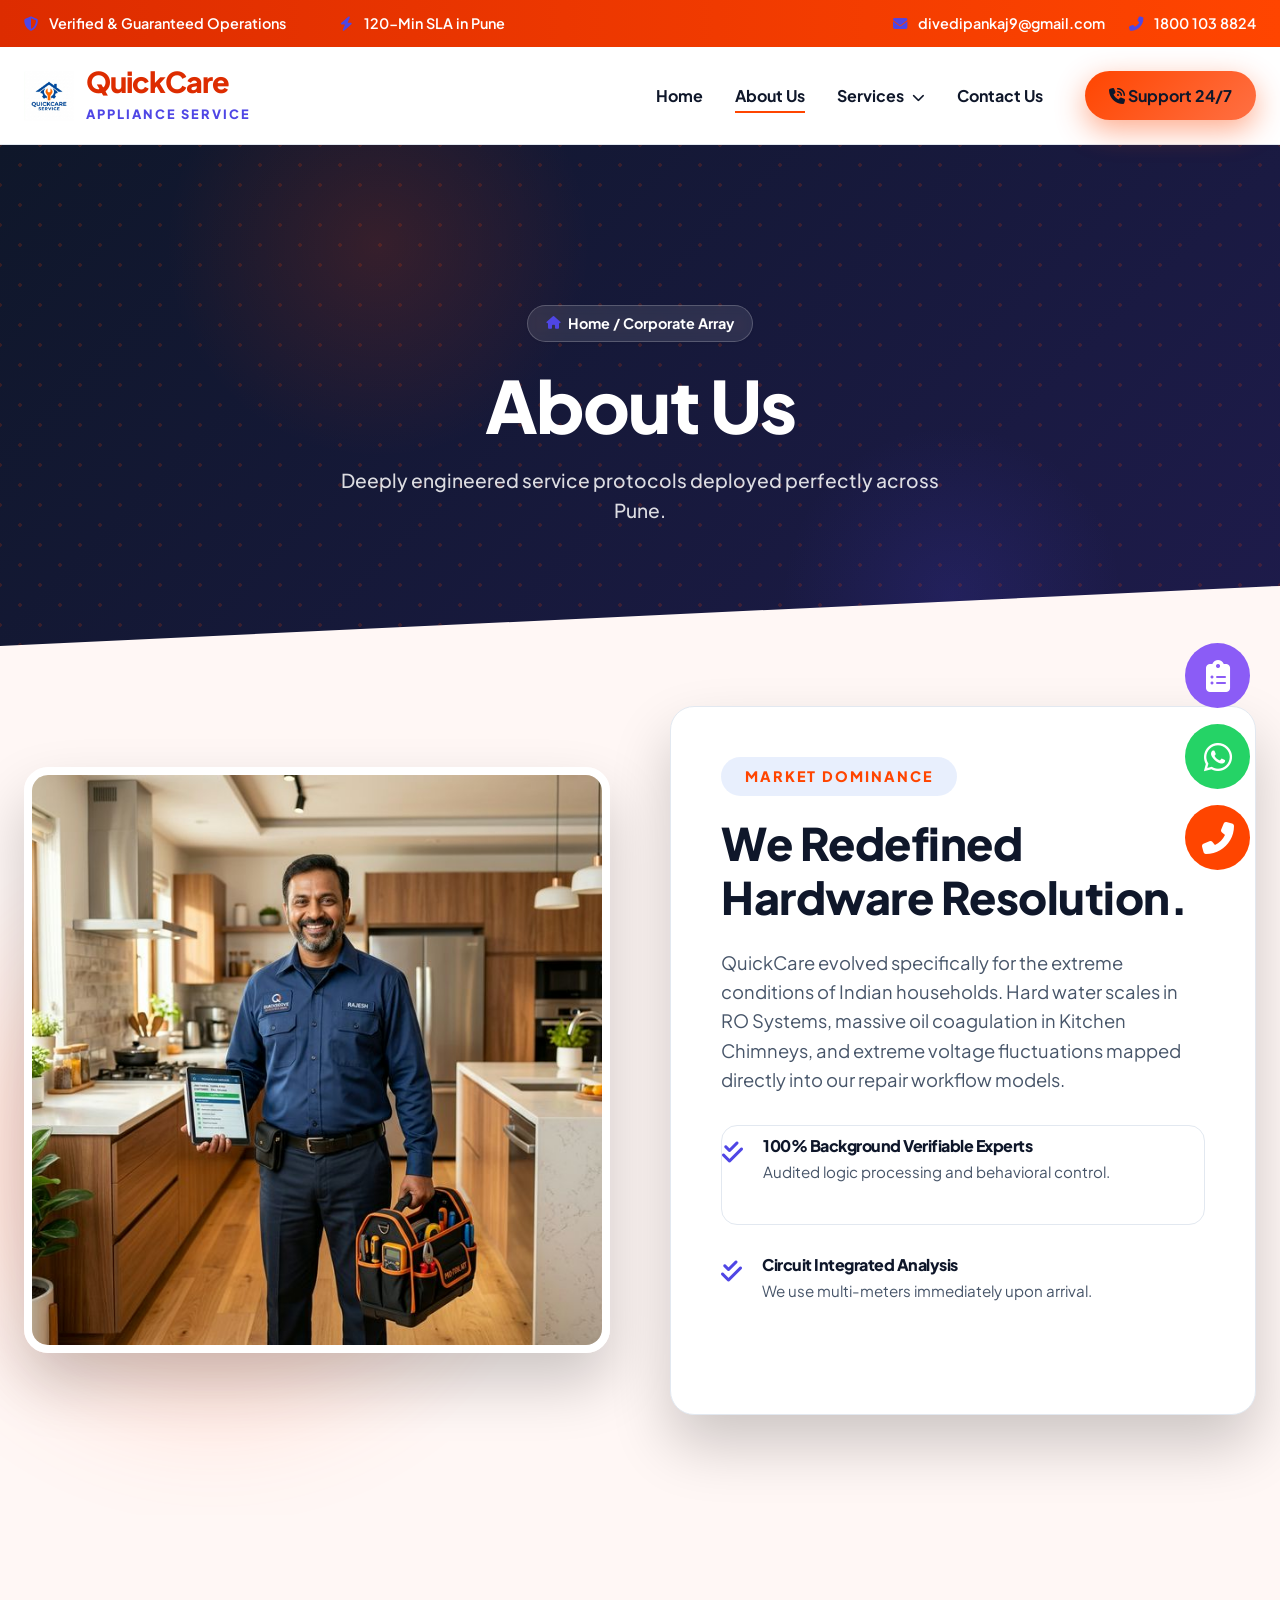
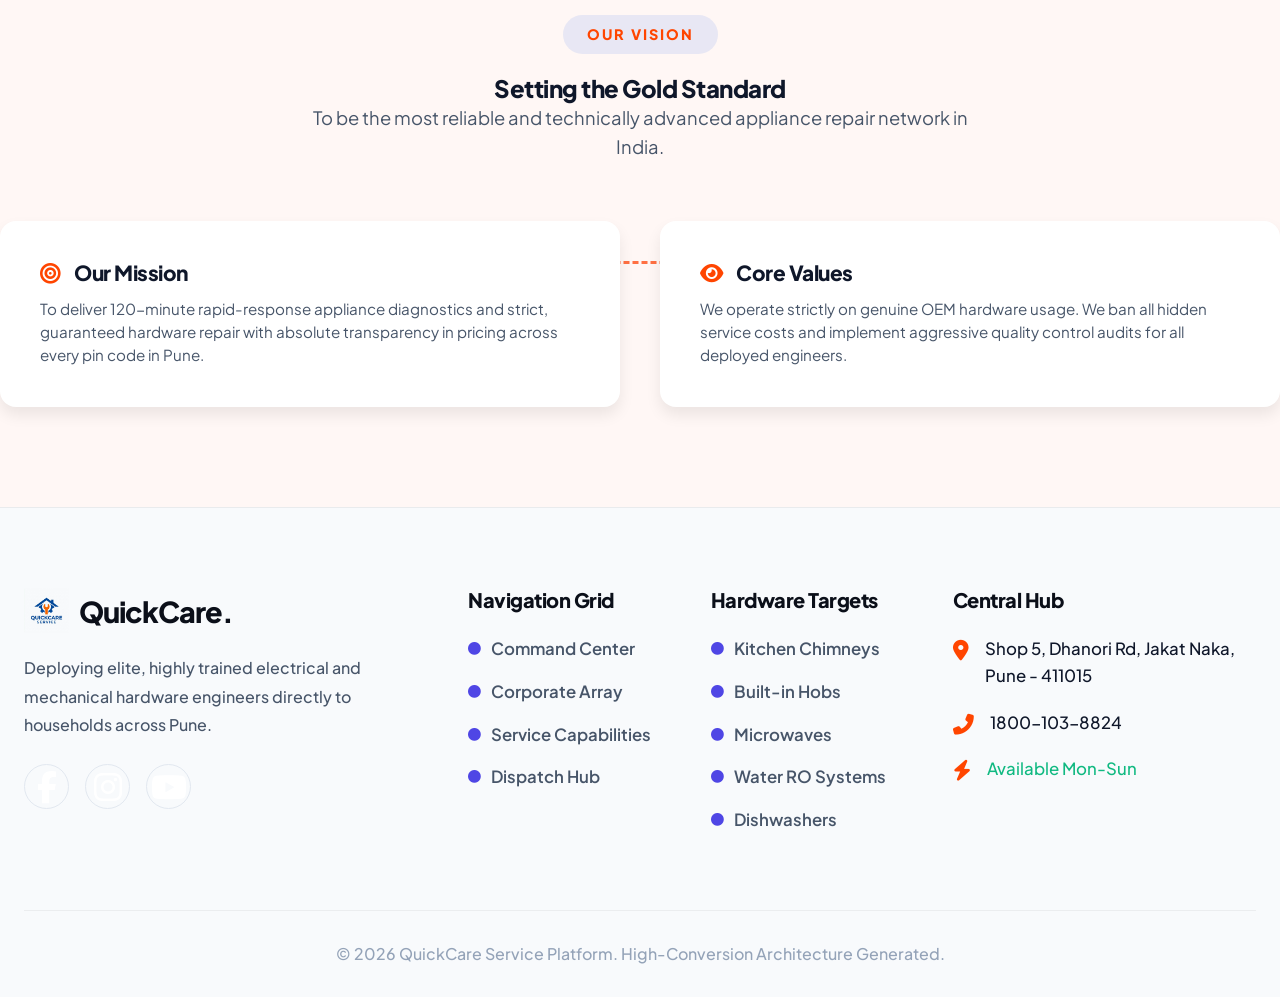
==== about.html @ 54eeb08e "first commit" ====
<!DOCTYPE html>
<html lang="en">
<head>
    <meta charset="UTF-8">
    <meta name="viewport" content="width=device-width, initial-scale=1.0">
    <title>Pune's Premium Appliance Care | Corporate Array</title>
    
    <meta name="keywords" content="kitchen appliance repair Pune, appliance repair service Pune, chimney repair Pune, gas stove repair Pune, microwave repair Pune, oven repair Pune, cooktop repair Pune, hob repair service Pune, dishwasher repair Pune, water purifier repair Pune, cooking range repair Pune, kitchen chimney service Pune, built-in hob repair Pune, gas stove service near me, microwave oven repair Pune, RO water purifier service Pune, dishwasher technician Pune, cooking range service Pune, cooktop burner repair Pune, electric oven repair">
    
    <link href="https://cdnjs.cloudflare.com/ajax/libs/font-awesome/6.4.0/css/all.min.css" rel="stylesheet">
    <link href="https://unpkg.com/aos@2.3.1/dist/aos.css" rel="stylesheet">
    <link rel="stylesheet" href="style.css">
</head>
<body class="bg-light">

    <!-- Top Info Bar -->
    <div class="top-bar">
        <div class="container">
            <div class="top-bar-left">
                <span><i class="fas fa-shield-alt"></i> Verified & Guaranteed Operations</span>
                <span style="margin-left: 30px;"><i class="fas fa-bolt"></i> 120-Min SLA in Pune</span>
            </div>
            <div class="top-bar-right">
                <a href="mailto:divedipankaj9@gmail.com"><i class="fas fa-envelope"></i> divedipankaj9@gmail.com</a>
                <a href="tel:18001038824" style="color: #FFF;"><i class="fas fa-phone-alt"></i> 1800 103 8824</a>
            </div>
        </div>
    </div>

    <!-- Sticky Main Header -->
    <header class="main-header" id="mainHeader">
        <div class="container header-wrapper">
            <a href="index.html" class="logo">
                <img src="assets/logo_new_1774159155609.png" alt="QuickCare Service">
                <div class="logo-text">
                    <span class="logo-title">QuickCare</span>
                    <span class="logo-sub">Appliance Service</span>
                </div>
            </a>
            
            <nav class="nav-menu" id="navLinks">
                <a href="index.html">Home</a>
                <a href="about.html" class="active">About Us</a>
                <div class="dropdown">
                    <a href="services.html" class="dropbtn">Services <i class="fas fa-chevron-down" style="font-size: 0.8em; margin-left: 5px;"></i></a>
                    <div class="dropdown-content">
                        <a href="service-chimney.html">Kitchen Chimney</a>
                        <a href="service-hob.html">Built-in Hob</a>
                        <a href="service-microwave.html">Microwave Oven</a>
                        <a href="service-ro.html">RO Purifier</a>
                        <a href="service-dishwasher.html">Dishwashers</a>
                    </div>
                </div>
                <a href="contact.html">Contact Us</a>
                <a href="tel:18001038824" class="btn btn-primary" style="margin-left: 10px; padding: 12px 24px;">
                    <i class="fas fa-phone-volume"></i> Support 24/7
                </a>
            </nav>
            <button class="mobile-btn" id="mobileToggle"><i class="fas fa-bars"></i></button>
        </div>
    </header>

    <div class="page-banner">
        <div class="banner-blob-2"></div>
        <div class="container" style="position:relative; z-index:2;">
            <span class="banner-tag" data-aos="fade-down"><i class="fas fa-home"></i> Home / Corporate Array</span>
            <h1 data-aos="zoom-in">About Us</h1>
            <p data-aos="fade-up">Deeply engineered service protocols deployed perfectly across Pune.</p>
        </div>
    </div>

    <!-- Intersecting "Why Choose Us" Split Layout -->
    <section class="section-padding" style="overflow: hidden; margin-top: -60px;">
        <div class="container">
            <div class="intersect-section">
                <div class="intersect-visual" data-aos="fade-right">
                    <div class="shape-blob" style="left:-10%; top:auto; bottom:-10%;"></div>
                    <img src="assets/hero_indian_1774159176459.png" alt="Pune Network" style="border: 8px solid #FFF;">
                </div>
                <div class="intersect-content" data-aos="fade-left">
                    <div style="background:#FFF; padding:50px; border-radius:var(--radius-lg); box-shadow:var(--shadow-xl); border:1px solid var(--border);">
                        <span class="section-tag">Market Dominance</span>
                        <h2>We Redefined Hardware Resolution.</h2>
                        <p>QuickCare evolved specifically for the extreme conditions of Indian households. Hard water scales in RO Systems, massive oil coagulation in Kitchen Chimneys, and extreme voltage fluctuations mapped directly into our repair workflow models.</p>
                        
                        <ul class="intersect-list">
                            <li style="box-shadow:none; padding:10px 0;">
                                <i class="fas fa-check-double"></i>
                                <div>
                                    <h4 style="margin-bottom:5px;">100% Background Verifiable Experts</h4>
                                    <p style="font-size: 0.95rem;">Audited logic processing and behavioral control.</p>
                                </div>
                            </li>
                            <li style="box-shadow:none; padding:10px 0; border:none;">
                                <i class="fas fa-check-double"></i>
                                <div>
                                    <h4 style="margin-bottom:5px;">Circuit Integrated Analysis</h4>
                                    <p style="font-size: 0.95rem;">We use multi-meters immediately upon arrival.</p>
                                </div>
                            </li>
                        </ul>
                    </div>
                </div>
            </div>
        </div>
    </section>

    <!-- New Vision & Mission Section -->
    <section class="section-padding container">
        <div class="section-head" data-aos="fade-up">
            <span class="section-tag">Our Vision</span>
            <h2>Setting the Gold Standard</h2>
            <p class="section-desc">To be the most reliable and technically advanced appliance repair network in India.</p>
        </div>
        <div class="process-grid" style="grid-template-columns: 1fr 1fr; gap: 40px;">
            <div class="process-step" data-aos="fade-right" style="text-align:left; padding: 40px; background:#FFF; border-radius:16px; box-shadow:var(--shadow-md);">
                <h3><i class="fas fa-bullseye" style="color:var(--primary); margin-right:10px;"></i> Our Mission</h3>
                <p style="margin:0; text-align:left; max-width:100%;">To deliver 120-minute rapid-response appliance diagnostics and strict, guaranteed hardware repair with absolute transparency in pricing across every pin code in Pune.</p>
            </div>
            <div class="process-step" data-aos="fade-left" style="text-align:left; padding: 40px; background:#FFF; border-radius:16px; box-shadow:var(--shadow-md);">
                <h3><i class="fas fa-eye" style="color:var(--primary); margin-right:10px;"></i> Core Values</h3>
                <p style="margin:0; text-align:left; max-width:100%;">We operate strictly on genuine OEM hardware usage. We ban all hidden service costs and implement aggressive quality control audits for all deployed engineers.</p>
            </div>
        </div>
    </section>

    <!-- Floating Action Buttons -->
    <div class="fab-container">
        <a href="index.html" class="fab fab-query" style="background:#8B5CF6;" title="Quick Query"><i class="fas fa-clipboard-list"></i></a>
        <a href="https://wa.me/917756996498" target="_blank" class="fab fab-wa"><i class="fab fa-whatsapp"></i></a>
        <a href="tel:18001038824" class="fab fab-call"><i class="fas fa-phone-alt"></i></a>
    </div>

    <!-- Premium Light/Soft Footer -->
    <footer class="footer">
        <div class="container">
            <div class="footer-grid">
                <div class="footer-col-1">
                    <div class="footer-logo">
                        <img src="assets/logo_new_1774159155609.png" alt="QuickCare Service">
                        <span>QuickCare.</span>
                    </div>
                    <p class="footer-desc">Deploying elite, highly trained electrical and mechanical hardware engineers directly to households across Pune.</p>
                    <div class="f-socials">
                        <a href="#"><i class="fab fa-facebook-f"></i></a>
                        <a href="#"><i class="fab fa-instagram"></i></a>
                        <a href="#"><i class="fab fa-youtube"></i></a>
                    </div>
                </div>
                
                <div>
                    <h4 class="footer-title">Navigation Grid</h4>
                    <ul class="footer-links">
                        <li><a href="index.html"><i class="fas fa-circle"></i> Command Center</a></li>
                        <li><a href="about.html"><i class="fas fa-circle"></i> Corporate Array</a></li>
                        <li><a href="services.html"><i class="fas fa-circle"></i> Service Capabilities</a></li>
                        <li><a href="contact.html"><i class="fas fa-circle"></i> Dispatch Hub</a></li>
                    </ul>
                </div>

                <div>
                    <h4 class="footer-title">Hardware Targets</h4>
                    <ul class="footer-links">
                        <li><a href="service-chimney.html"><i class="fas fa-circle"></i> Kitchen Chimneys</a></li>
                        <li><a href="service-hob.html"><i class="fas fa-circle"></i> Built-in Hobs</a></li>
                        <li><a href="service-microwave.html"><i class="fas fa-circle"></i> Microwaves</a></li>
                        <li><a href="service-ro.html"><i class="fas fa-circle"></i> Water RO Systems</a></li>
                        <li><a href="service-dishwasher.html"><i class="fas fa-circle"></i> Dishwashers</a></li>
                    </ul>
                </div>

                <div>
                    <h4 class="footer-title">Central Hub</h4>
                    <ul class="footer-contact">
                        <li><i class="fas fa-map-marker-alt"></i> <span>Shop 5, Dhanori Rd, Jakat Naka, Pune - 411015</span></li>
                        <li><i class="fas fa-phone-alt"></i> <span>1800-103-8824</span></li>
                        <li><i class="fas fa-bolt"></i> <span style="color:var(--success);">Available Mon-Sun</span></li>
                    </ul>
                </div>
            </div>
            <div class="footer-bottom">
                <p>&copy; 2026 QuickCare Service Platform. High-Conversion Architecture Generated.</p>
            </div>
        </div>
    </footer>

    <script src="https://unpkg.com/aos@2.3.1/dist/aos.js"></script>
    <script src="main.js"></script>
</body>
</html>
---- style.css ----
@import url('https://fonts.googleapis.com/css2?family=Plus+Jakarta+Sans:wght@400;500;600;700;800&display=swap');

:root {
    --primary: #FF4500; /* Vibrant Deep Orange / Coral */
    --primary-light: #FF7043;
    --primary-dark: #DD2C00;
    --secondary: #4F46E5; /* Deep Indigo for amazing contrast */
    --secondary-hover: #4338CA;
    --success: #10B981;
    --accent: #8B5CF6; /* Purple for gradients */
    
    --bg-main: #FFFFFF;
    --bg-light: #FFF7F5; /* Very subtle warm beige */
    --bg-dark: #0B0F19; /* Deep tech dark */
    
    --text-dark: #0F172A;
    --text-body: #475569;
    --text-light: #94A3B8;
    
    --border: #E2E8F0;
    
    --shadow-sm: 0 1px 3px rgba(0,0,0,0.05);
    --shadow-md: 0 8px 15px rgba(0,0,0,0.08);
    --shadow-lg: 0 20px 30px rgba(0,0,0,0.12);
    --shadow-xl: 0 30px 60px rgba(0, 0, 0, 0.20);
    --shadow-glow: 0 10px 30px rgba(255, 69, 0, 0.45);
    --shadow-glow-purple: 0 10px 30px rgba(139, 92, 246, 0.45);
    --shadow-glow-green: 0 10px 30px rgba(37, 211, 102, 0.45);
    
    --radius-sm: 8px;
    --radius-md: 16px;
    --radius-lg: 24px;
    --radius-full: 9999px;
    
    --transition: all 0.4s cubic-bezier(0.4, 0, 0.2, 1);
}

* { margin: 0; padding: 0; box-sizing: border-box; }
html { scroll-behavior: smooth; }
body { font-family: 'Plus Jakarta Sans', sans-serif; color: var(--text-body); background: var(--bg-main); line-height: 1.6; overflow-x: hidden; }
h1, h2, h3, h4, h5, h6 { color: var(--text-dark); font-weight: 800; line-height: 1.2; letter-spacing: -0.5px; }
a { text-decoration: none; color: inherit; transition: var(--transition); }
ul { list-style: none; }
img { max-width: 100%; display: block; height: auto; }

.container { width: 100%; max-width: 1320px; margin: 0 auto; padding: 0 24px; }
.section-padding { padding: 100px 0; }
.bg-light { background-color: var(--bg-light); }
.bg-dark { background-color: var(--bg-dark); }

/* Advanced Animations */
/* Advanced Animations */
@keyframes float { 0% { transform: translateY(0px); } 50% { transform: translateY(-15px); } 100% { transform: translateY(0px); } }
@keyframes pulseGlowOrange { 0% { box-shadow: 0 0 0 0 rgba(255, 69, 0, 0.6); } 70% { box-shadow: 0 0 0 20px rgba(255, 69, 0, 0); } 100% { box-shadow: 0 0 0 0 rgba(255, 69, 0, 0); } }
@keyframes pulseGlowGreen { 0% { box-shadow: 0 0 0 0 rgba(37, 211, 102, 0.6); } 70% { box-shadow: 0 0 0 20px rgba(37, 211, 102, 0); } 100% { box-shadow: 0 0 0 0 rgba(37, 211, 102, 0); } }
@keyframes pulseGlowPurple { 0% { box-shadow: 0 0 0 0 rgba(139, 92, 246, 0.6); } 70% { box-shadow: 0 0 0 20px rgba(139, 92, 246, 0); } 100% { box-shadow: 0 0 0 0 rgba(139, 92, 246, 0); } }
@keyframes shine { 100% { left: 125%; } }

/* Buttons */
.btn { display: inline-flex; align-items: center; justify-content: center; gap: 10px; padding: 16px 32px; font-weight: 700; font-size: 1.05rem; border-radius: var(--radius-full); border: none; cursor: pointer; transition: var(--transition); position: relative; overflow: hidden; z-index: 1; }
.btn::after { content: ''; position: absolute; top: 0; left: -100%; width: 50%; height: 100%; background: linear-gradient(to right, rgba(255,255,255,0) 0%, rgba(255,255,255,0.3) 50%, rgba(255,255,255,0) 100%); transform: skewX(-25deg); z-index: -1; animation: shine 3s infinite; }
.btn-primary { background: linear-gradient(135deg, var(--primary) 0%, var(--primary-light) 100%); color: #FFF; box-shadow: var(--shadow-glow); }
.btn-primary:hover { transform: translateY(-3px); box-shadow: 0 15px 35px rgba(255, 69, 0, 0.5); color: #FFF !important; }
.btn-secondary { background: linear-gradient(135deg, var(--secondary) 0%, var(--accent) 100%); color: #FFF; animation: pulseGlowPurple 2s infinite; }
.btn-secondary:hover { transform: translateY(-3px); }
.btn-white { background: #FFF; color: var(--primary); box-shadow: var(--shadow-md); }
.btn-white:hover { background: var(--bg-light); transform: translateY(-3px); }

/* Header & Top Bar */
.top-bar { background: linear-gradient(90deg, var(--primary-dark) 0%, var(--primary) 100%); color: #FFF; padding: 12px 0; font-size: 0.9rem; font-weight: 600; }
.top-bar .container { display: flex; justify-content: space-between; align-items: center; }
.top-bar-left, .top-bar-right { display: flex; align-items: center; gap: 24px; }
.top-bar i { color: var(--secondary); margin-right: 8px; }

.main-header { left: 0; width: 100%; z-index: 1000; padding: 20px 0; background: #FFF; box-shadow: var(--shadow-sm); transition: var(--transition); border-bottom: 1px solid var(--border); }
.main-header.sticky { position: fixed; top: 0; padding: 15px 0; box-shadow: var(--shadow-lg); animation: slideDown 0.5s ease; }
@keyframes slideDown { from { transform: translateY(-100%); } to { transform: translateY(0); } }
.header-wrapper { display: flex; justify-content: space-between; align-items: center; }
.logo { display: flex; align-items: center; gap: 12px; }
.logo img { height: 50px; mix-blend-mode: multiply; }
.logo-title { font-size: 1.8rem; font-weight: 800; color: var(--primary-dark); letter-spacing: -1px; line-height: 1; }
.logo-sub { font-size: 0.8rem; color: var(--secondary); font-weight: 800; text-transform: uppercase; letter-spacing: 2px; margin-top: 4px; display: block; }
.nav-menu { display: flex; align-items: center; gap: 32px; }
.nav-menu a { font-weight: 700; color: var(--text-dark); font-size: 1rem; position: relative; display: inline-block; }
.nav-menu > a::after { content: ''; position: absolute; bottom: -5px; left: 0; width: 0%; height: 2px; background: var(--primary); transition: var(--transition); }
.nav-menu > a:hover::after, .nav-menu > a.active::after { width: 100%; }
.nav-menu a:hover { color: var(--primary); }

/* Dropdown */
.dropdown { position: relative; display: inline-block; }
.dropbtn { cursor: pointer; padding: 10px 0; border: none; background: transparent; font-weight: 700; color: var(--text-dark); font-size: 1rem; transition: var(--transition); font-family: inherit; }
.dropdown-content { visibility: hidden; opacity: 0; position: absolute; background-color: #FFF; min-width: 240px; box-shadow: var(--shadow-xl); z-index: 1001; border-radius: var(--radius-md); overflow: hidden; top: 120%; left: 0; padding: 10px 0; border: 1px solid var(--border); transition: all 0.3s cubic-bezier(0.16, 1, 0.3, 1); transform: translateY(15px); }
.dropdown:hover .dropdown-content { visibility: visible; opacity: 1; transform: translateY(0); }
.dropdown-content a { color: var(--text-dark); padding: 14px 24px; text-decoration: none; display: block; font-size: 0.95rem; font-weight: 600; transition: var(--transition); }
/* Premium Animated Diagonal Page Banner */
.page-banner { padding: 160px 0 120px; background: linear-gradient(135deg, #0f172a 0%, #1e1b4b 100%); text-align: center; color: #FFF; position: relative; margin-bottom: 20px; clip-path: polygon(0 0, 100% 0, 100% 88%, 0 100%); overflow: hidden; border: none; }
.page-banner::before { content: ''; position: absolute; inset: 0; background-image: radial-gradient(rgba(255, 69, 0, 0.2) 2px, transparent 2px), radial-gradient(rgba(255, 69, 0, 0.2) 2px, transparent 2px); background-size: 40px 40px; background-position: 0 0, 20px 20px; opacity: 0.8; z-index: 1; }
.page-banner::after { content: ''; position: absolute; top: -30%; left: 10%; width: 500px; height: 500px; background: radial-gradient(circle, rgba(255, 69, 0, 0.15) 0%, transparent 60%); border-radius: 50%; z-index: 0; animation: pulseBlob 8s infinite alternate ease-in-out; }
.banner-blob-2 { position: absolute; bottom: -30%; right: 10%; width: 400px; height: 400px; background: radial-gradient(circle, rgba(79, 70, 229, 0.15) 0%, transparent 60%); border-radius: 50%; z-index: 0; animation: pulseBlob 10s infinite alternate-reverse ease-in-out; }
@keyframes pulseBlob { 0% { transform: scale(1) translate(0, 0); } 100% { transform: scale(1.15) translate(20px, -30px); } }
.banner-tag { display: inline-flex; align-items: center; gap: 8px; padding: 6px 18px; background: rgba(255, 255, 255, 0.1); color: #FFF; border-radius: 30px; font-weight: 700; font-size: 0.9rem; margin-bottom: 20px; border: 1px solid rgba(255, 255, 255, 0.2); backdrop-filter: blur(5px); box-shadow: var(--shadow-sm); position: relative; z-index: 2; }
.banner-tag i { font-size: 0.8rem; color: var(--secondary); }
.page-banner h1 { font-size: clamp(3rem, 6vw, 4.5rem); font-weight: 900; letter-spacing: -1.5px; margin-bottom: 16px; color: #FFF; position: relative; z-index: 2; }
.page-banner p { font-size: 1.2rem; color: rgba(255,255,255,0.85); max-width: 650px; margin: 0 auto; line-height: 1.6; font-weight: 500; position: relative; z-index: 2; }

/* Dynamic Hero Section (Intersecting Elements) */
.hero { position: relative; padding: 100px 0 180px; background: var(--bg-dark); overflow: hidden; display: flex; align-items: center; }
.hero-bg-slider { position: absolute; inset: 0; z-index: 0; }
.hero-bg-slider .swiper-slide img { width: 100%; height: 100%; object-fit: cover; filter: brightness(0.4) saturate(1.2); }
.hero-bg-slider::after { content: ''; position: absolute; inset: 0; background: linear-gradient(90deg, rgba(15,23,42,0.9) 0%, rgba(15,23,42,0.4) 100%); z-index: 1; pointer-events: none; }

.hero-wrapper { position: relative; z-index: 2; display: grid; grid-template-columns: 1.2fr 1fr; gap: 50px; align-items: center; }
.hero-content h1 { font-size: clamp(3rem, 5vw, 4.5rem); color: #FFF; margin-bottom: 24px; line-height: 1.1; }
.hero-content h1 span { color: var(--secondary); display: block; }
.hero-content p { font-size: 1.25rem; color: var(--text-light); margin-bottom: 40px; }
.hero-badges { display: flex; flex-wrap: wrap; gap: 16px; margin-bottom: 40px; }
.hero-badge { background: rgba(255,255,255,0.1); backdrop-filter: blur(10px); border: 1px solid rgba(255,255,255,0.2); padding: 10px 20px; border-radius: var(--radius-full); color: #FFF; font-weight: 600; display: flex; align-items: center; gap: 10px; }
.hero-badge i { color: var(--success); }

/* Quick Booking Form in Hero */
.hero-form-card { background: #FFF; padding: 40px; border-radius: var(--radius-lg); box-shadow: var(--shadow-xl); border-top: 5px solid var(--secondary); }
.hero-form-card h3 { font-size: 1.8rem; margin-bottom: 10px; text-align: center; }
.hero-form-card p { text-align: center; color: var(--text-body); margin-bottom: 24px; font-weight: 500; }
.form-group { margin-bottom: 20px; position: relative; }
.form-icon { position: absolute; left: 16px; top: 16px; color: var(--text-light); font-size: 1.1rem; }
.form-control { width: 100%; padding: 16px 16px 16px 45px; border: 2px solid var(--border); border-radius: var(--radius-md); font-family: inherit; font-size: 1rem; background: var(--bg-light); transition: var(--transition); font-weight: 500; }
.form-control:focus { outline: none; border-color: var(--primary); background: #FFF; box-shadow: 0 0 0 4px rgba(37, 99, 235, 0.1); }
textarea.form-control { padding: 16px; }

/* Intersecting Trust Bar */
.trust-bar { position: relative; z-index: 10; margin-top: -80px; margin-bottom: 50px; }
.trust-grid { display: grid; grid-template-columns: repeat(4, 1fr); gap: 20px; }
.trust-card { background: #FFF; padding: 30px 20px; border-radius: var(--radius-md); box-shadow: var(--shadow-lg); text-align: center; border: 1px solid var(--border); transition: var(--transition); }
.trust-card:hover { transform: translateY(-10px); border-color: var(--primary-light); box-shadow: var(--shadow-xl); }
.trust-icon { width: 64px; height: 64px; background: var(--bg-light); border-radius: 50%; display: flex; align-items: center; justify-content: center; font-size: 1.8rem; color: var(--primary); margin: 0 auto 16px; transition: var(--transition); }
.trust-card:hover .trust-icon { background: var(--primary); color: #FFF; transform: rotateY(180deg); }
.trust-info h4 { font-size: 1.1rem; margin-bottom: 8px; }
.trust-info p { font-size: 0.9rem; color: var(--text-body); }

/* SVG Section Dividers */
.svg-divider { width: 100%; line-height: 0; }
.svg-divider svg { width: 100%; height: auto; display: block; }
.svg-top { transform: translateY(1px); }
.svg-bottom { transform: translateY(-1px) rotate(180deg); }

/* Section Titles */
.section-head { text-align: center; max-width: 700px; margin: 0 auto 60px; }
.section-tag { display: inline-block; padding: 8px 24px; background: rgba(37, 99, 235, 0.1); color: var(--primary); font-weight: 800; font-size: 0.9rem; text-transform: uppercase; letter-spacing: 2px; border-radius: var(--radius-full); margin-bottom: 20px; }
.section-title { font-size: clamp(2.5rem, 4vw, 3.5rem); letter-spacing: -1px; margin-bottom: 20px; }
.section-desc { font-size: 1.15rem; color: var(--text-body); }

/* Visual Cards - Services */
.service-grid { display: grid; grid-template-columns: repeat(3, 1fr); gap: 40px; }
.visual-card { background: #FFF; border-radius: var(--radius-lg); overflow: hidden; box-shadow: var(--shadow-md); transition: var(--transition); position: relative; border: 1px solid var(--border); }
.visual-card:hover { transform: translateY(-15px); box-shadow: var(--shadow-xl); }
.v-img-wrap { width: 100%; height: 260px; position: relative; overflow: hidden; }
.v-img-wrap img { width: 100%; height: 100%; object-fit: cover; transition: transform 0.6s cubic-bezier(0.16, 1, 0.3, 1); }
.visual-card:hover .v-img-wrap img { transform: scale(1.1); }
.v-overlay { position: absolute; inset: 0; background: linear-gradient(to top, rgba(15,23,42,0.8) 0%, transparent 100%); z-index: 1; }
.v-icon { position: absolute; top: 20px; right: 20px; width: 50px; height: 50px; background: rgba(255,255,255,0.9); backdrop-filter: blur(5px); border-radius: 50%; display: flex; align-items: center; justify-content: center; font-size: 1.5rem; color: var(--primary); z-index: 2; box-shadow: var(--shadow-sm); }
.v-content { padding: 30px; position: relative; background: #FFF; z-index: 2; }
.v-content h3 { font-size: 1.5rem; margin-bottom: 12px; }
.v-content p { color: var(--text-body); font-size: 1rem; margin-bottom: 24px; }
.v-link { font-weight: 800; color: var(--primary); display: inline-flex; align-items: center; gap: 8px; font-size: 1.05rem; }
.v-link i { transition: transform 0.3s; }
.visual-card:hover .v-link i { transform: translateX(8px); }

/* How It Works (Animations & Layout) */
.process-section { position: relative; z-index: 1; text-align: center; }
.process-grid { display: grid; grid-template-columns: repeat(4, 1fr); gap: 20px; position: relative; }
.process-grid::before { content: ''; position: absolute; top: 40px; left: 10%; width: 80%; height: 2px; border-top: 3px dashed var(--primary-light); z-index: -1; }
.process-step { position: relative; padding: 20px 10px; z-index: 1; }
.step-circle { width: 80px; height: 80px; background: #FFF; border: 4px solid var(--primary); border-radius: 50%; display: flex; align-items: center; justify-content: center; font-size: 2rem; color: var(--primary); margin: 0 auto 20px; position: relative; box-shadow: var(--shadow-glow); z-index: 2; transition: var(--transition); }
.step-circle:hover { transform: scale(1.1); box-shadow: 0 15px 35px rgba(255, 69, 0, 0.5); }
.step-num { position: absolute; top: -5px; right: -5px; width: 28px; height: 28px; background: var(--secondary); color: #FFF; font-weight: 800; font-size: 14px; border-radius: 50%; display: flex; align-items: center; justify-content: center; box-shadow: var(--shadow-sm); z-index: 3; }
.process-step h3 { font-size: 1.3rem; margin-bottom: 12px; font-weight: 800; }
.process-step p { font-size: 0.95rem; color: var(--text-body); max-width: 250px; margin: 0 auto; line-height: 1.5; }

/* Ticker & Trust Row explicitly defined */
.ticker-wrap { width: 100%; overflow: hidden; background: var(--primary); padding: 12px 0; color: #FFF; font-weight: 700; font-size: 14px; white-space: nowrap; box-shadow: 0px 4px 10px rgba(0,0,0,0.1); position: relative; z-index: 20; }
.ticker { display: inline-block; animation: ticker 40s linear infinite; }
.ticker:hover { animation-play-state: paused; }
.ticker-item { display: inline-block; padding: 0 20px; text-transform: uppercase; letter-spacing: 1px; }
@keyframes ticker { 0% { transform: translateX(0); } 100% { transform: translateX(-50%); } }

.trust-row { background: #FFF; padding: 40px 0; border-bottom: 1px solid var(--border); position: relative; z-index: 19; }
.trust-grid-6 { display: grid; grid-template-columns: repeat(6, 1fr); gap: 15px; text-align: center; }
.trust-item { padding: 10px; transition: var(--transition); border-radius: var(--radius-sm); }
.trust-item:hover { background: var(--bg-light); transform: translateY(-5px); }
.trust-item-icon { height: 45px; display:flex; align-items:flex-end; justify-content:center; margin-bottom: 15px; }
.trust-item-icon img, .trust-item-icon i { font-size: 2.2rem; background: linear-gradient(135deg, var(--secondary), var(--accent)); -webkit-background-clip: text; background-clip: text; -webkit-text-fill-color: transparent; }
.trust-item h4 { font-size: 0.95rem; font-weight: 800; margin-bottom: 5px; color: var(--text-dark); }
.trust-item p { font-size: 0.8rem; color: var(--text-light); line-height: 1.4; }

/* Split Sections (Intersecting Images & Text) */
.intersect-section { display: grid; grid-template-columns: 1fr 1fr; gap: 60px; align-items: center; margin-bottom: 100px; }
.intersect-section:last-child { margin-bottom: 0; }
.intersect-content h2 { font-size: 2.8rem; margin-bottom: 24px; }
.intersect-content p { font-size: 1.15rem; color: var(--text-body); margin-bottom: 30px; }
.intersect-list li { display: flex; align-items: flex-start; gap: 20px; margin-bottom: 20px; background: #FFF; padding: 20px; border-radius: var(--radius-md); box-shadow: var(--shadow-sm); border: 1px solid var(--border); transition: var(--transition); }
.intersect-list li:hover { transform: translateX(10px); border-color: var(--primary); }
.intersect-list i { font-size: 1.5rem; color: var(--secondary); margin-top: 4px; }
.intersect-visual { position: relative; }
.intersect-visual img { border-radius: var(--radius-lg); box-shadow: var(--shadow-xl); position: relative; z-index: 2; }
.shape-blob { position: absolute; top: -10%; right: -10%; width: 500px; height: 500px; background: var(--primary-light); opacity: 0.2; filter: blur(60px); border-radius: 50%; z-index: 1; animation: float 8s ease-in-out infinite reverse; }

/* FAQ Accordion */
.faq-container { max-width: 800px; margin: 0 auto; background: #FFF; border-radius: var(--radius-lg); padding: 40px; box-shadow: var(--shadow-lg); }
.faq-item { border-bottom: 1px solid var(--border); }
.faq-item:last-child { border-bottom: none; }
.faq-question { width: 100%; text-align: left; background: none; border: none; padding: 24px 0; font-size: 1.25rem; font-weight: 700; color: var(--text-dark); cursor: pointer; display: flex; justify-content: space-between; align-items: center; transition: var(--transition); }
.faq-question:hover { color: var(--primary); }
.faq-icon { color: var(--primary); transition: transform 0.3s; }
.faq-item.active .faq-icon { transform: rotate(180deg); }
.faq-answer { max-height: 0; overflow: hidden; transition: max-height 0.3s ease-out; }
.faq-answer-content { padding: 0 0 24px 0; color: var(--text-body); font-size: 1.1rem; line-height: 1.7; }

/* Advanced Tabbed Modal */
.modal-overlay { position: fixed; inset: 0; background: rgba(15, 23, 42, 0.8); backdrop-filter: blur(8px); display: flex; justify-content: center; align-items: center; z-index: 99999; opacity: 0; visibility: hidden; transition: var(--transition); }
.modal-overlay.active { opacity: 1; visibility: visible; }
.modal-box { background: #FFF; width: 90%; max-width: 600px; border-radius: var(--radius-lg); overflow: hidden; transform: scale(0.9); transition: var(--transition); box-shadow: var(--shadow-xl); position: relative; }
.modal-overlay.active .modal-box { transform: scale(1); }
.modal-close { position: absolute; top: 15px; right: 20px; border: none; background: rgba(0,0,0,0.1); width: 36px; height: 36px; border-radius: 50%; font-size: 1.2rem; cursor: pointer; transition: var(--transition); z-index: 10; display: flex; align-items: center; justify-content: center; }
.modal-close:hover { background: #EF4444; color: #FFF; transform: rotate(90deg); }
.modal-tabs { display: flex; background: var(--bg-light); border-bottom: 1px solid var(--border); }
.modal-tab { flex: 1; padding: 20px; text-align: center; font-weight: 800; font-size: 1.1rem; cursor: pointer; background: transparent; border: none; color: var(--text-body); transition: var(--transition); border-bottom: 3px solid transparent; }
.modal-tab.active { color: var(--primary); border-bottom-color: var(--primary); background: #FFF; }
.modal-body { padding: 40px; }
.modal-panel { display: none; animation: fadeIn 0.4s; }
.modal-panel.active { display: block; }
@keyframes fadeIn { from { opacity: 0; transform: translateY(10px); } to { opacity: 1; transform: translateY(0); } }
.location-btn { background: #EFF6FF; color: var(--primary); border: 2px dashed var(--primary-light); width: 100%; padding: 15px; border-radius: var(--radius-md); font-weight: 700; cursor: pointer; display: flex; align-items: center; justify-content: center; gap: 10px; transition: var(--transition); margin-bottom: 20px; font-size: 1rem; }
.location-btn:hover { background: #DBEAFE; border-color: var(--primary); }

/* Floating Buttons */
.fab-container { position: fixed; bottom: 30px; right: 30px; display: flex; flex-direction: column; gap: 16px; z-index: 9999; }
.fab { width: 65px; height: 65px; border-radius: 50%; display: flex; align-items: center; justify-content: center; font-size: 2rem; color: #FFF; transition: var(--transition); cursor: pointer; animation: float 4s ease-in-out infinite; }
.fab-query { background: var(--accent); animation: pulseGlowPurple 2s infinite; position: relative; z-index: 999; }
.fab-wa { background: #25D366; animation: pulseGlowGreen 2s infinite 0.5s; position: relative; z-index: 999; }
.fab-call { background: var(--primary); animation: pulseGlowOrange 2s infinite 1.0s; position: relative; z-index: 999; }
.fab:hover { transform: scale(1.15) translateY(-10px); }

/* Premium Light/Soft Footer */
.footer { background: #F8FAFC; color: var(--text-body); padding: 80px 0 30px; border-top: 1px solid rgba(0,0,0,0.06); }
.footer-grid { display: grid; grid-template-columns: 2fr 1fr 1fr 1.5fr; gap: 40px; margin-bottom: 60px; }
.footer-logo { display: flex; align-items: center; gap: 10px; margin-bottom: 20px; filter: none; }
.footer-logo img { height: 45px; mix-blend-mode: multiply; }
.footer-logo span { font-size: 1.8rem; font-weight: 800; letter-spacing: -1px; color: var(--bg-dark); }
.footer-desc { color: var(--text-body); margin-bottom: 24px; font-size: 1rem; line-height: 1.8; max-width: 350px; font-weight: 500; }
.f-socials { display: flex; gap: 16px; }
.f-socials a { width: 45px; height: 45px; border-radius: 50%; background: #F8FAFC; border: 1px solid var(--border); display: flex; align-items: center; justify-content: center; color: var(--text-dark); font-size: 1.2rem; transition: var(--transition); }
.f-socials a:hover { background: var(--primary); color: #FFF; transform: translateY(-5px); border-color: var(--primary); box-shadow: var(--shadow-md); }
.footer-title { font-size: 1.25rem; font-weight: 800; margin-bottom: 24px; color: var(--bg-dark); }
.footer-links li { margin-bottom: 16px; }
.footer-links a { color: var(--text-body); font-size: 1.05rem; display: flex; align-items: center; gap: 10px; transition: var(--transition); font-weight: 600; }
.footer-links a i { font-size: 0.8rem; color: var(--secondary); transition: var(--transition); }
.footer-links a:hover { color: var(--primary); transform: translateX(5px); }
.footer-links a:hover i { color: var(--primary); }
.footer-contact li { display: flex; align-items: flex-start; gap: 16px; margin-bottom: 20px; color: var(--text-dark); font-size: 1.05rem; font-weight: 500; }
.footer-contact i { color: var(--primary); font-size: 1.3rem; margin-top: 4px; }
.footer-bottom { border-top: 1px solid rgba(0,0,0,0.05); padding-top: 30px; text-align: center; color: var(--text-light); font-weight: 500; }

/* Responsive Media Queries */
.mobile-btn { display: none; background: transparent; border: none; font-size: 1.8rem; color: var(--text-dark); cursor: pointer; }

@media (max-width: 1024px) {
    .nav-menu { gap: 15px; }
    .hero-wrapper { gap: 30px; }
    .hero-content h1 { font-size: 2.8rem; }
    .trust-grid { grid-template-columns: repeat(2, 1fr); gap: 15px; }
    .footer-grid { grid-template-columns: 1fr 1fr; }
}

@media (max-width: 768px) {
    .top-bar-left { display: none; }
    .top-bar { padding: 10px 0; text-align: center; }
    .top-bar .container { justify-content: center; }
    .logo-title { font-size: 1.5rem; }
    
    .mobile-btn { display: block; z-index: 1001; }
    .nav-menu { position: fixed; top: 0; left: -100%; width: 85%; max-width: 350px; height: 100vh; background: #FFF; box-shadow: var(--shadow-xl); flex-direction: column; align-items: flex-start; padding: 100px 30px 40px; gap: 20px; transition: 0.4s cubic-bezier(0.16, 1, 0.3, 1); z-index: 1000; overflow-y: auto; display: flex; }
    .nav-menu.active { left: 0; }
    .dropdown { width: 100%; }
    .dropdown-content { position: static; box-shadow: none; border: none; min-width: 100%; display: none; opacity: 1; visibility: visible; transform: translateY(0); padding-left: 15px; padding-top: 10px; background: transparent; }
    .dropdown.active .dropdown-content, .dropdown:hover .dropdown-content { display: block; }
    .nav-menu > a::after { display: none; }
    .nav-menu .btn { width: 100%; text-align: center; padding: 15px; margin: 0 !important; }
    
    .hero { padding: 130px 0 80px; }
    .hero-wrapper { grid-template-columns: 1fr; text-align: center; }
    .hero-badges { justify-content: center; }
    
    .trust-grid { grid-template-columns: 1fr; }
    .service-grid { grid-template-columns: 1fr; }
    .process-grid { grid-template-columns: 1fr !important; gap: 30px !important; }
    .process-step { padding: 30px !important; }
    .process-step::after { display: none; }
    .why-grid { grid-template-columns: 1fr !important; }
    .intersect-section { grid-template-columns: 1fr !important; }
    
    .page-banner { padding: 120px 0 40px; margin-bottom: 10px; border-bottom: none; }
    .page-banner h1 { font-size: 2.2rem; }
    
    .ticker-wrap .ticker-item { font-size: 0.95rem; padding: 0 1rem; }
    .trust-grid-6 { grid-template-columns: repeat(2, 1fr); gap: 15px; }
    .trust-item h4 { font-size: 0.85rem; }
    .footer-grid { grid-template-columns: 1fr; gap: 40px; text-align: center; }
    .footer-logo { justify-content: center; }
    .f-socials { justify-content: center; }
    .fab-container { transform: scale(0.9); right: 15px; bottom: 15px; }
}

@media (max-width: 480px) {
    .trust-grid-6 { grid-template-columns: 1fr; }
    .visual-card .v-content h3 { font-size: 1.3rem; }
    .hero-content h1 { font-size: 2.2rem; }
}

@media (max-width: 1024px) {
    .hero-wrapper { grid-template-columns: 1fr; text-align: center; gap: 40px; }
    .hero-content h1 { max-width: 800px; margin: 0 auto 20px; }
    .hero-content p { margin: 0 auto 30px; }
    .hero-badges { justify-content: center; }
    .hero-form-card { max-width: 700px; margin: 0 auto; }
    .trust-grid { grid-template-columns: repeat(2, 1fr); margin-top: -40px; }
    .service-grid { grid-template-columns: repeat(2, 1fr); }
    .process-grid { grid-template-columns: 1fr; gap: 40px; }
    .process-grid::before { display: none; }
    .intersect-section { grid-template-columns: 1fr; }
    .intersect-section:nth-child(even) .intersect-content { order: -1; }
    .footer-grid { grid-template-columns: 1fr 1fr; }
}

@media (max-width: 768px) {
    .top-bar { display: none; }
    .header-wrapper { padding: 0 10px; position: relative; }
    .nav-menu { position: absolute; top: calc(100% + 20px); left: 0; width: 100%; background: #FFF !important; flex-direction: column; padding: 20px; box-shadow: var(--shadow-xl); border-top: 1px solid var(--border); clip-path: polygon(0 0, 100% 0, 100% 0, 0 0); transition: clip-path 0.4s ease, opacity 0.4s ease; opacity: 0; pointer-events: none; z-index: 1000; }
    .nav-menu.active { clip-path: polygon(0 0, 100% 0, 100% 100%, 0 100%); opacity: 1; pointer-events: all; }
    .mobile-btn { display: block; }
    .trust-grid { grid-template-columns: 1fr; }
    .service-grid { grid-template-columns: 1fr; }
    .footer-grid { grid-template-columns: 1fr; }
    .intersect-visual { margin-top: 40px; }
    .hero { padding: 120px 0 100px; }
}
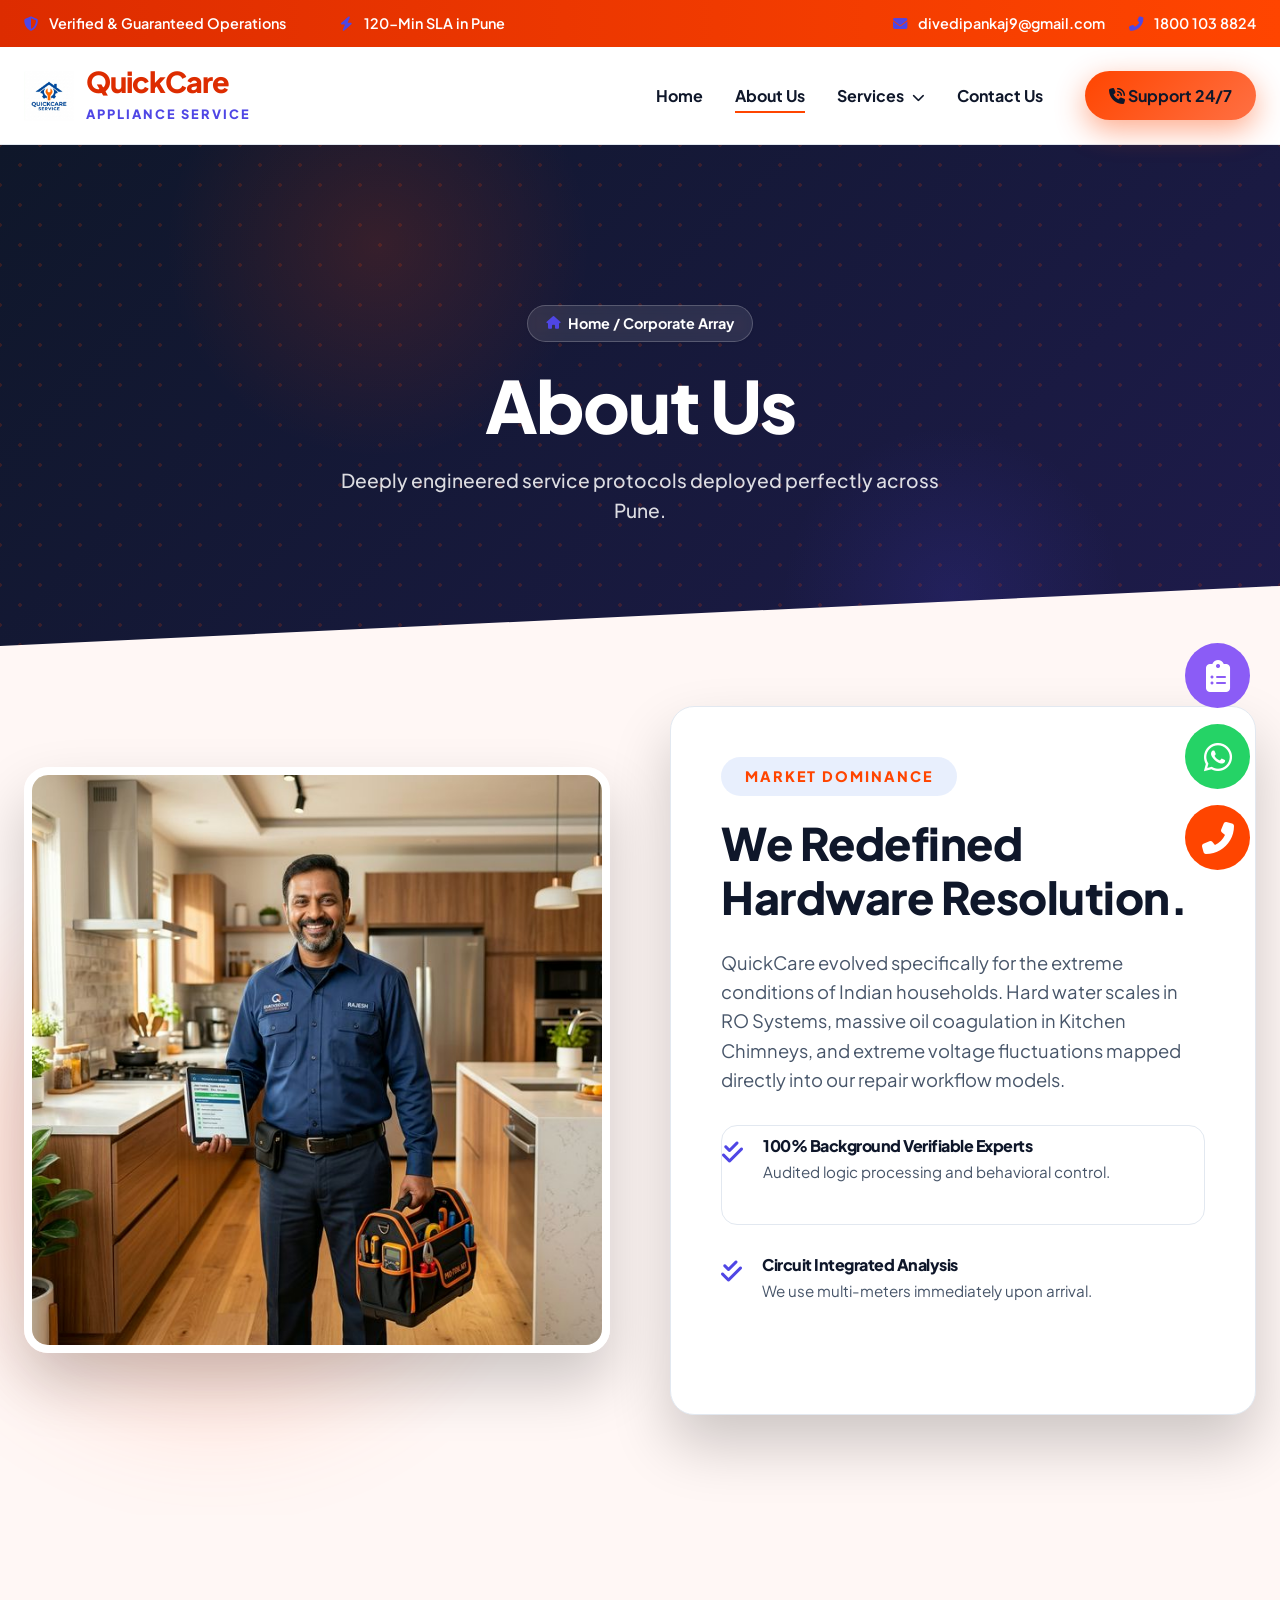
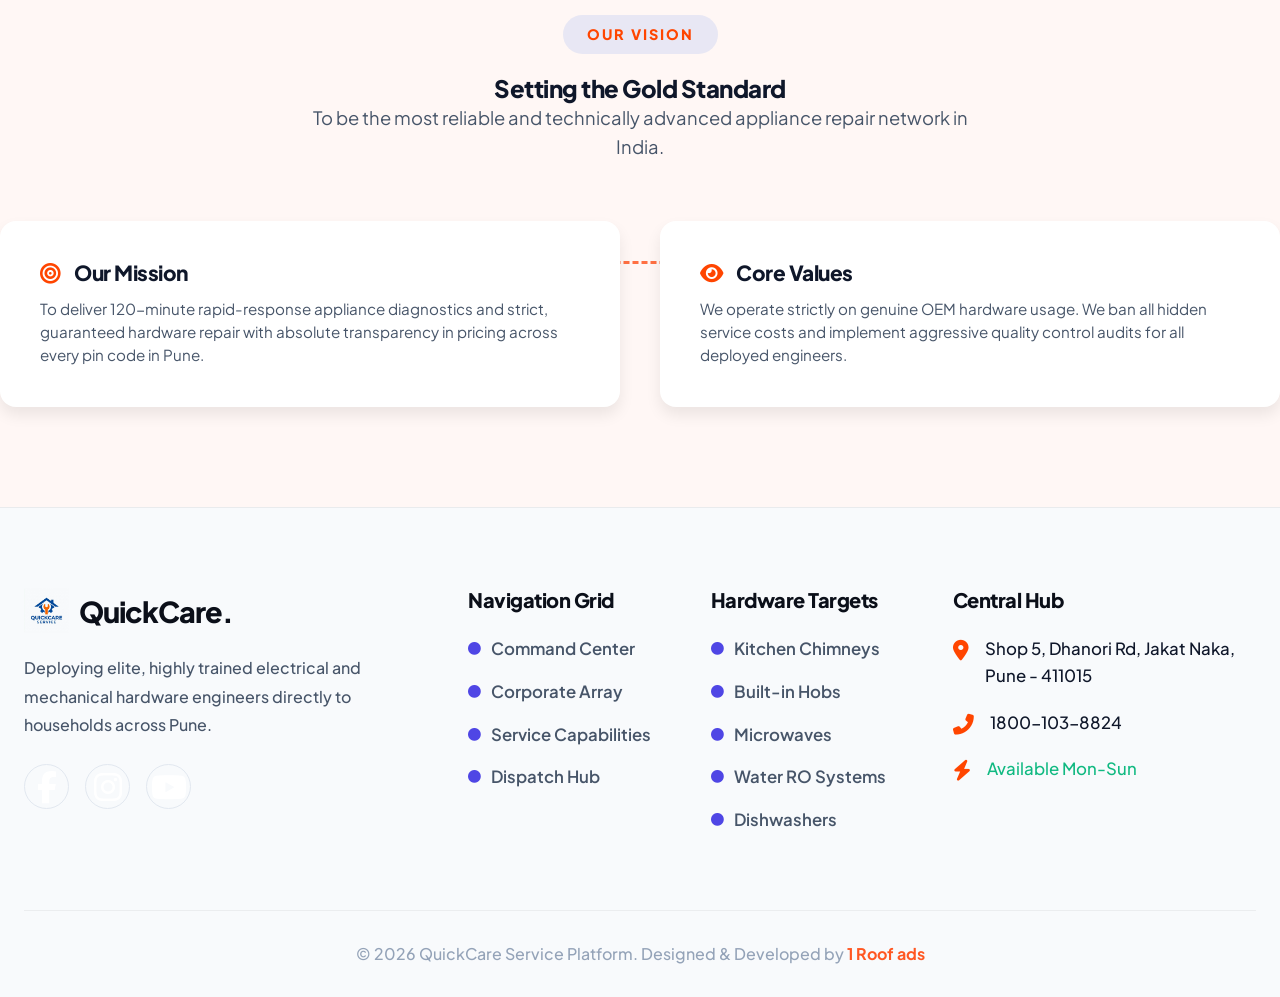
==== commit 27232434: "index updated" ====
--- a/about.html
+++ b/about.html
@@ -179,7 +179,7 @@
                 </div>
             </div>
             <div class="footer-bottom">
-                <p>&copy; 2026 QuickCare Service Platform. High-Conversion Architecture Generated.</p>
+                <p>&copy; 2026 QuickCare Service Platform. Designed &amp; Developed by <a href="https://1roofads.com" target="_blank" style="color: #ff5722; text-decoration: none; font-weight: 700;">1 Roof ads</a></p>
             </div>
         </div>
     </footer>
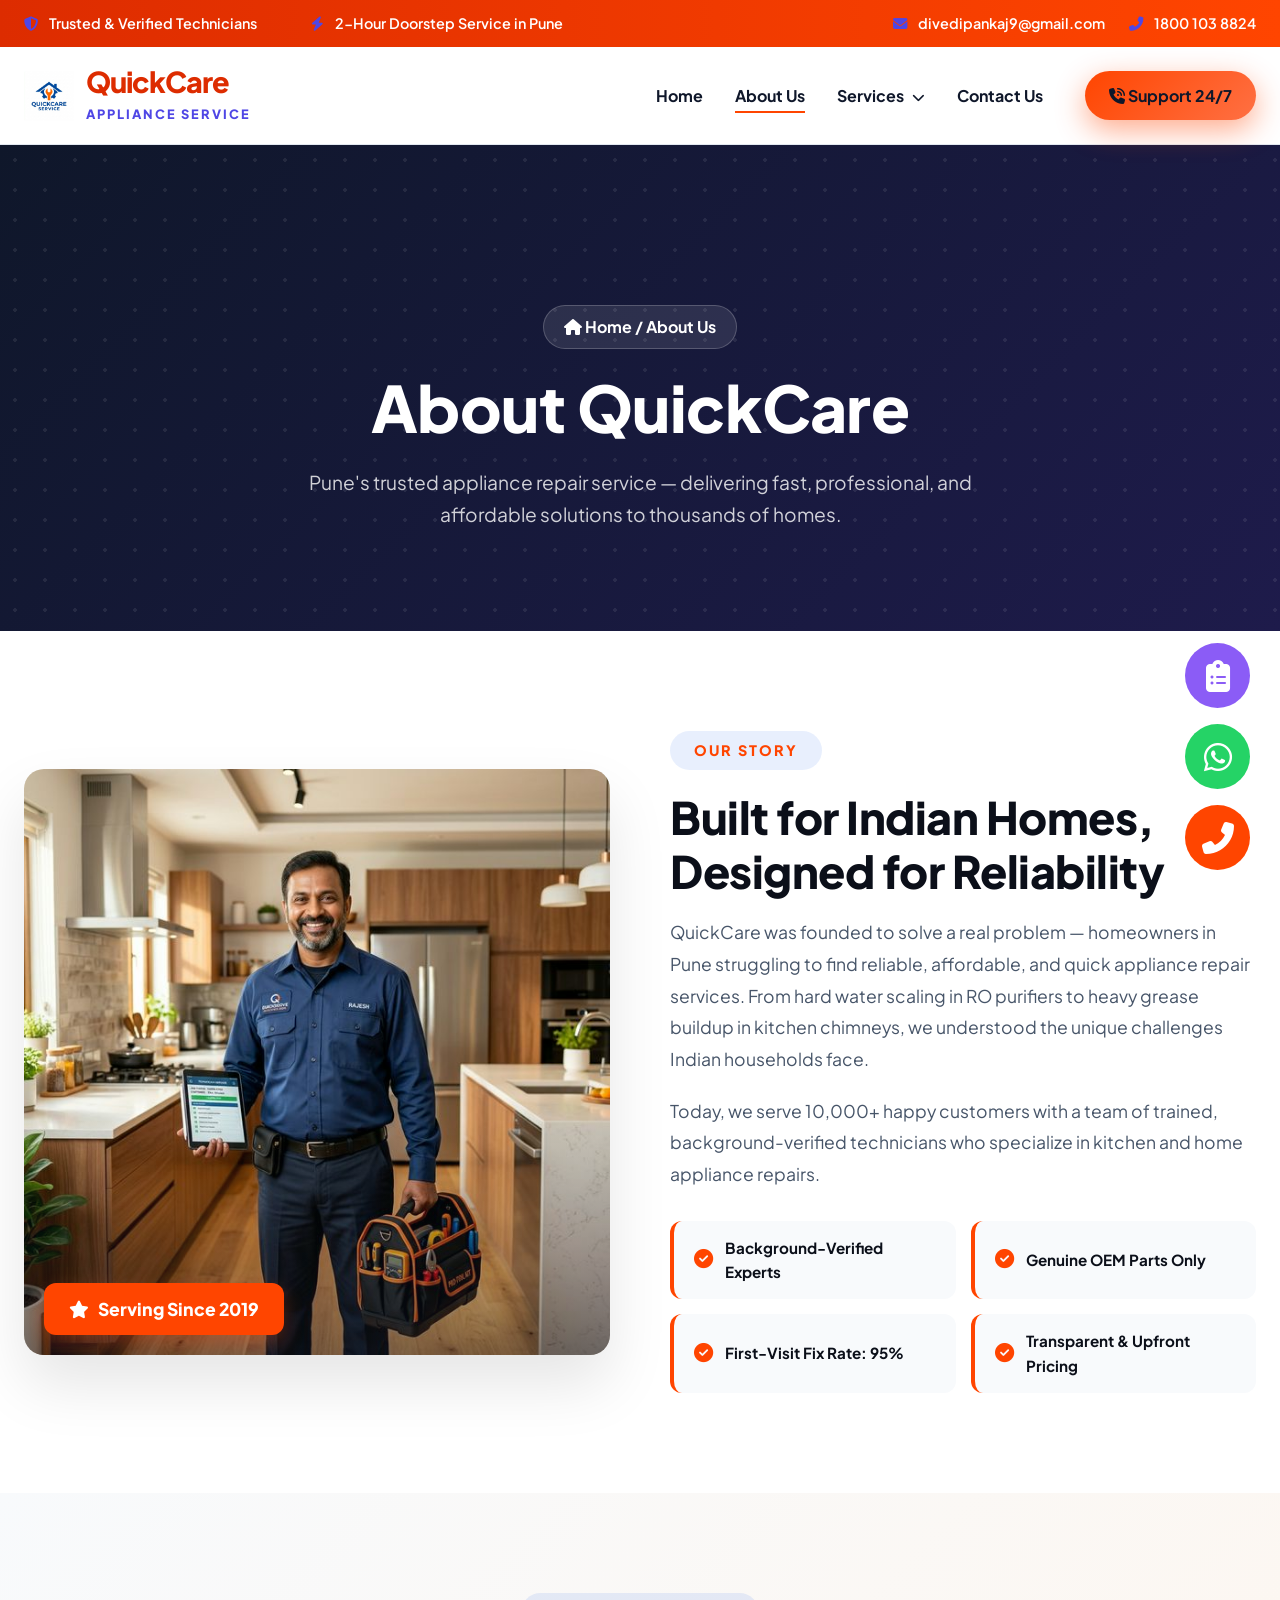
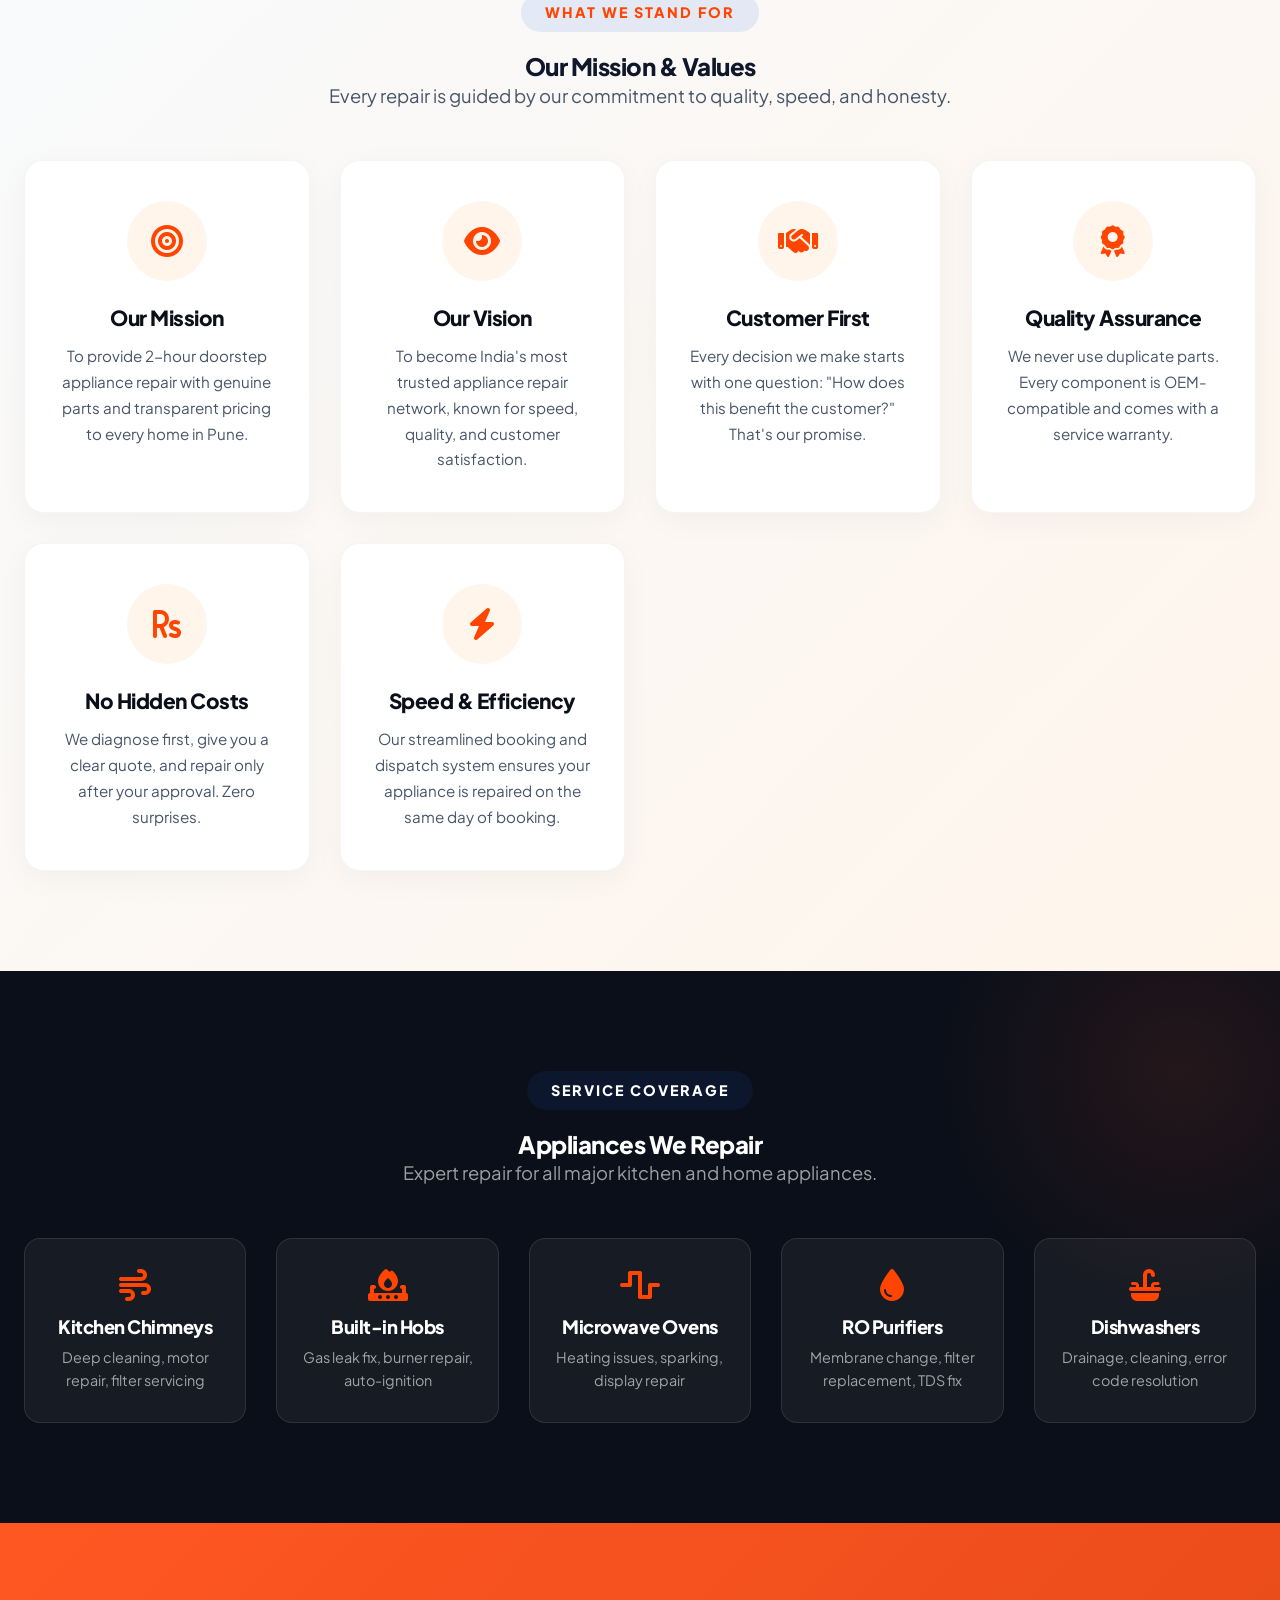
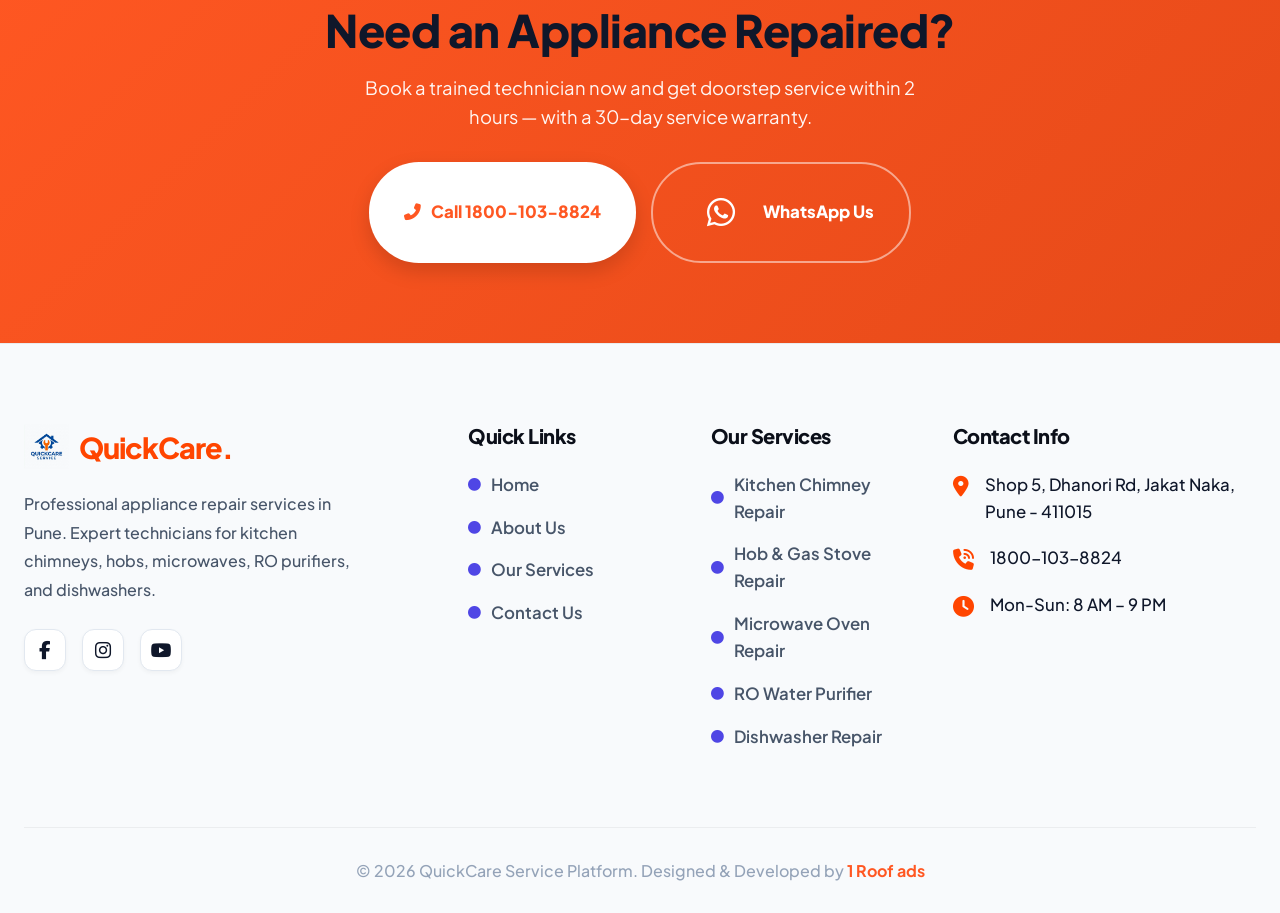
==== commit 787ccba7: "web updated" ====
--- a/about.html
+++ b/about.html
@@ -3,13 +3,72 @@
 <head>
     <meta charset="UTF-8">
     <meta name="viewport" content="width=device-width, initial-scale=1.0">
-    <title>Pune's Premium Appliance Care | Corporate Array</title>
-    
-    <meta name="keywords" content="kitchen appliance repair Pune, appliance repair service Pune, chimney repair Pune, gas stove repair Pune, microwave repair Pune, oven repair Pune, cooktop repair Pune, hob repair service Pune, dishwasher repair Pune, water purifier repair Pune, cooking range repair Pune, kitchen chimney service Pune, built-in hob repair Pune, gas stove service near me, microwave oven repair Pune, RO water purifier service Pune, dishwasher technician Pune, cooking range service Pune, cooktop burner repair Pune, electric oven repair">
+    <title>About Us | QuickCare Appliance Repair Service in Pune</title>
+    <meta name="description" content="Learn about QuickCare — Pune's trusted appliance repair service. Our trained technicians provide fast, reliable repairs for kitchen chimneys, hobs, microwaves, RO purifiers, and dishwashers with a 30-day warranty.">
     
     <link href="https://cdnjs.cloudflare.com/ajax/libs/font-awesome/6.4.0/css/all.min.css" rel="stylesheet">
     <link href="https://unpkg.com/aos@2.3.1/dist/aos.css" rel="stylesheet">
     <link rel="stylesheet" href="style.css">
+    <style>
+        /* About Page Premium Styles */
+        .about-hero { padding: 160px 0 100px; background: linear-gradient(135deg, #0f172a 0%, #1e1b4b 100%); color: #FFF; text-align: center; position: relative; overflow: hidden; }
+        .about-hero::before { content: ''; position: absolute; inset: 0; background-image: radial-gradient(rgba(255,255,255,0.08) 2px, transparent 2px); background-size: 30px 30px; }
+        .about-hero h1 { font-size: clamp(2.5rem, 5vw, 4rem); font-weight: 900; margin-bottom: 20px; position: relative; z-index: 2; color: #FFF; }
+        .about-hero p { font-size: 1.2rem; color: rgba(255,255,255,0.8); max-width: 700px; margin: 0 auto; position: relative; z-index: 2; line-height: 1.7; }
+
+        /* Story Section */
+        .story-section { padding: 100px 0; background: #FFF; }
+        .story-grid { display: grid; grid-template-columns: 1fr 1fr; gap: 60px; align-items: center; }
+        @media(max-width: 900px) { .story-grid { grid-template-columns: 1fr; gap: 40px; } }
+        .story-img-wrap { position: relative; border-radius: 20px; overflow: hidden; box-shadow: 0 30px 60px rgba(0,0,0,0.1); }
+        .story-img-wrap img { width: 100%; height: auto; display: block; }
+        .story-img-wrap::after { content: ''; position: absolute; bottom: 0; left: 0; right: 0; height: 40%; background: linear-gradient(to top, rgba(15,23,42,0.4), transparent); }
+        .story-badge { position: absolute; bottom: 20px; left: 20px; background: var(--primary); color: #FFF; padding: 12px 25px; border-radius: 12px; font-weight: 800; font-size: 1.1rem; z-index: 2; box-shadow: 0 8px 20px rgba(255,87,34,0.3); }
+        .story-content h2 { font-size: clamp(2rem, 4vw, 2.8rem); font-weight: 900; color: var(--bg-dark); margin-bottom: 20px; line-height: 1.2; }
+        .story-content p { font-size: 1.1rem; color: var(--text-body); line-height: 1.8; margin-bottom: 20px; }
+        .story-highlights { display: grid; grid-template-columns: 1fr 1fr; gap: 15px; margin-top: 30px; }
+        @media(max-width: 500px) { .story-highlights { grid-template-columns: 1fr; } }
+        .highlight-item { display: flex; align-items: center; gap: 12px; padding: 15px 20px; background: #f8fafc; border-radius: 12px; border-left: 4px solid var(--primary); transition: 0.3s; }
+        .highlight-item:hover { transform: translateX(5px); box-shadow: var(--shadow-sm); }
+        .highlight-item i { color: var(--primary); font-size: 1.2rem; flex-shrink: 0; }
+        .highlight-item span { font-weight: 700; color: var(--bg-dark); font-size: 0.95rem; }
+
+        /* Values Section */
+        .values-section { padding: 100px 0; background: linear-gradient(135deg, #f8fafc 0%, #fff5eb 100%); }
+        .values-grid { display: grid; grid-template-columns: repeat(auto-fit, minmax(280px, 1fr)); gap: 30px; margin-top: 50px; }
+        .value-card { background: #FFF; padding: 40px 30px; border-radius: 20px; text-align: center; box-shadow: 0 8px 30px rgba(0,0,0,0.04); border: 1px solid rgba(0,0,0,0.04); transition: 0.4s; position: relative; overflow: hidden; }
+        .value-card::before { content: ''; position: absolute; top: 0; left: 0; width: 100%; height: 5px; background: linear-gradient(90deg, var(--primary), #ff9800); transform: scaleX(0); transition: 0.4s; transform-origin: left; }
+        .value-card:hover { transform: translateY(-10px); box-shadow: 0 20px 40px rgba(0,0,0,0.08); }
+        .value-card:hover::before { transform: scaleX(1); }
+        .value-icon { width: 80px; height: 80px; background: #fff5eb; border-radius: 50%; display: flex; align-items: center; justify-content: center; margin: 0 auto 25px; font-size: 2rem; color: var(--primary); transition: 0.4s; }
+        .value-card:hover .value-icon { background: var(--primary); color: #FFF; transform: scale(1.1) rotate(5deg); }
+        .value-card h3 { font-size: 1.3rem; font-weight: 800; color: var(--bg-dark); margin-bottom: 12px; }
+        .value-card p { color: var(--text-body); font-size: 0.95rem; line-height: 1.7; }
+
+        /* Coverage Section */
+        .coverage-section { padding: 100px 0; background: var(--bg-dark); color: #FFF; position: relative; overflow: hidden; }
+        .coverage-section::before { content: ''; position: absolute; width: 500px; height: 500px; background: radial-gradient(circle, rgba(255,87,34,0.1) 0%, transparent 70%); top: -150px; right: -150px; border-radius: 50%; }
+        .coverage-section h2, .coverage-section h4 { color: #FFF; }
+        .coverage-grid { display: grid; grid-template-columns: repeat(auto-fit, minmax(200px, 1fr)); gap: 30px; margin-top: 50px; text-align: center; }
+        .coverage-card { padding: 30px 20px; border-radius: 16px; background: rgba(255,255,255,0.05); border: 1px solid rgba(255,255,255,0.1); transition: 0.3s; }
+        .coverage-card:hover { background: rgba(255,255,255,0.1); transform: translateY(-5px); }
+        .coverage-card i { font-size: 2rem; color: var(--primary); margin-bottom: 15px; display: block; }
+        .coverage-card h4 { font-size: 1.15rem; font-weight: 800; margin-bottom: 8px; }
+        .coverage-card p { color: rgba(255,255,255,0.6); font-size: 0.9rem; }
+
+        /* CTA Section */
+        .cta-section { padding: 80px 0; background: linear-gradient(135deg, #ff5722, #e64a19); text-align: center; color: #FFF; }
+        .cta-section h2 { font-size: clamp(1.8rem, 4vw, 2.8rem); font-weight: 900; margin-bottom: 16px; }
+        .cta-section p { font-size: 1.15rem; margin-bottom: 30px; max-width: 600px; margin-left: auto; margin-right: auto; opacity: 0.95; }
+        .cta-btns { display: flex; gap: 15px; justify-content: center; flex-wrap: wrap; }
+        .cta-btns a { display: inline-flex; align-items: center; gap: 10px; padding: 16px 35px; border-radius: 50px; font-weight: 800; font-size: 1.05rem; text-decoration: none; transition: 0.3s; }
+        .cta-btn-white { background: #FFF; color: #ff5722; box-shadow: 0 8px 20px rgba(0,0,0,0.15); }
+        .cta-btn-white:hover { transform: translateY(-3px); box-shadow: 0 15px 30px rgba(0,0,0,0.2); }
+        .cta-btn-outline { background: transparent; color: #FFF; border: 2px solid rgba(255,255,255,0.5); }
+        .cta-btn-outline:hover { background: rgba(255,255,255,0.15); border-color: #FFF; transform: translateY(-3px); }
+    </style>
+    <meta name="keywords" content="kitchen appliance repair Pune, appliance repair service Pune, chimney repair Pune, gas stove repair Pune, microwave repair Pune, oven repair Pune, cooktop repair Pune, hob repair service Pune, dishwasher repair Pune, water purifier repair Pune, cooking range repair Pune, kitchen chimney service Pune, built-in hob repair Pune, gas stove service near me, microwave oven repair Pune, RO water purifier service Pune, dishwasher technician Pune, cooking range service Pune, cooktop burner repair Pune, electric oven repair Pune, kitchen appliance maintenance Pune, appliance repair near me Pune, chimney repair near me, microwave repair near me Pune, gas stove repair near me, best appliance repair service in Pune, home appliance repair Pune Maharashtra, same day appliance repair Pune, emergency appliance repair Pune, affordable kitchen appliance repair in Pune, expert chimney repair technician Pune, same day microwave repair service Pune, gas stove burner repair service Pune, best RO water purifier repair in Pune, built-in hob installation and repair Pune, dishwasher repair service at home Pune, kitchen appliance repair doorstep service Pune, book appliance repair online Pune, appliance repair at home Pune, certified appliance technician Pune, low cost appliance repair Pune, fast appliance repair service Pune">
+    <meta name="robots" content="index, follow">
 </head>
 <body class="bg-light">
 
@@ -17,8 +76,8 @@
     <div class="top-bar">
         <div class="container">
             <div class="top-bar-left">
-                <span><i class="fas fa-shield-alt"></i> Verified & Guaranteed Operations</span>
-                <span style="margin-left: 30px;"><i class="fas fa-bolt"></i> 120-Min SLA in Pune</span>
+                <span><i class="fas fa-shield-alt"></i> Trusted & Verified Technicians</span>
+                <span style="margin-left: 30px;"><i class="fas fa-bolt"></i> 2-Hour Doorstep Service in Pune</span>
             </div>
             <div class="top-bar-right">
                 <a href="mailto:divedipankaj9@gmail.com"><i class="fas fa-envelope"></i> divedipankaj9@gmail.com</a>
@@ -27,7 +86,7 @@
         </div>
     </div>
 
-    <!-- Sticky Main Header -->
+    <!-- Sticky Header -->
     <header class="main-header" id="mainHeader">
         <div class="container header-wrapper">
             <a href="index.html" class="logo">
@@ -37,7 +96,6 @@
                     <span class="logo-sub">Appliance Service</span>
                 </div>
             </a>
-            
             <nav class="nav-menu" id="navLinks">
                 <a href="index.html">Home</a>
                 <a href="about.html" class="active">About Us</a>
@@ -60,78 +118,153 @@
         </div>
     </header>
 
-    <div class="page-banner">
-        <div class="banner-blob-2"></div>
-        <div class="container" style="position:relative; z-index:2;">
-            <span class="banner-tag" data-aos="fade-down"><i class="fas fa-home"></i> Home / Corporate Array</span>
-            <h1 data-aos="zoom-in">About Us</h1>
-            <p data-aos="fade-up">Deeply engineered service protocols deployed perfectly across Pune.</p>
+    <!-- Hero Banner -->
+    <div class="about-hero">
+        <div class="container">
+            <span style="display:inline-block; background:rgba(255,255,255,0.1); border:1px solid rgba(255,255,255,0.2); padding:8px 20px; border-radius:30px; font-weight:700; margin-bottom:20px; position:relative; z-index:2;" data-aos="fade-down"><i class="fas fa-home"></i> Home / About Us</span>
+            <h1 data-aos="zoom-in">About QuickCare</h1>
+            <p data-aos="fade-up">Pune's trusted appliance repair service — delivering fast, professional, and affordable solutions to thousands of homes.</p>
         </div>
     </div>
 
-    <!-- Intersecting "Why Choose Us" Split Layout -->
-    <section class="section-padding" style="overflow: hidden; margin-top: -60px;">
-        <div class="container">
-            <div class="intersect-section">
-                <div class="intersect-visual" data-aos="fade-right">
-                    <div class="shape-blob" style="left:-10%; top:auto; bottom:-10%;"></div>
-                    <img src="assets/hero_indian_1774159176459.png" alt="Pune Network" style="border: 8px solid #FFF;">
-                </div>
-                <div class="intersect-content" data-aos="fade-left">
-                    <div style="background:#FFF; padding:50px; border-radius:var(--radius-lg); box-shadow:var(--shadow-xl); border:1px solid var(--border);">
-                        <span class="section-tag">Market Dominance</span>
-                        <h2>We Redefined Hardware Resolution.</h2>
-                        <p>QuickCare evolved specifically for the extreme conditions of Indian households. Hard water scales in RO Systems, massive oil coagulation in Kitchen Chimneys, and extreme voltage fluctuations mapped directly into our repair workflow models.</p>
-                        
-                        <ul class="intersect-list">
-                            <li style="box-shadow:none; padding:10px 0;">
-                                <i class="fas fa-check-double"></i>
-                                <div>
-                                    <h4 style="margin-bottom:5px;">100% Background Verifiable Experts</h4>
-                                    <p style="font-size: 0.95rem;">Audited logic processing and behavioral control.</p>
-                                </div>
-                            </li>
-                            <li style="box-shadow:none; padding:10px 0; border:none;">
-                                <i class="fas fa-check-double"></i>
-                                <div>
-                                    <h4 style="margin-bottom:5px;">Circuit Integrated Analysis</h4>
-                                    <p style="font-size: 0.95rem;">We use multi-meters immediately upon arrival.</p>
-                                </div>
-                            </li>
-                        </ul>
+    <!-- Our Story -->
+    <section class="story-section">
+        <div class="container">
+            <div class="story-grid">
+                <div class="story-img-wrap" data-aos="fade-right">
+                    <img src="assets/hero_indian_1774159176459.png" alt="QuickCare Technician Repairing Appliance in Pune">
+                    <div class="story-badge"><i class="fas fa-star" style="margin-right:6px;"></i> Serving Since 2019</div>
+                </div>
+                <div class="story-content" data-aos="fade-left">
+                    <span class="section-tag">Our Story</span>
+                    <h2>Built for Indian Homes, Designed for Reliability</h2>
+                    <p>QuickCare was founded to solve a real problem — homeowners in Pune struggling to find reliable, affordable, and quick appliance repair services. From hard water scaling in RO purifiers to heavy grease buildup in kitchen chimneys, we understood the unique challenges Indian households face.</p>
+                    <p>Today, we serve 10,000+ happy customers with a team of trained, background-verified technicians who specialize in kitchen and home appliance repairs.</p>
+                    
+                    <div class="story-highlights">
+                        <div class="highlight-item">
+                            <i class="fas fa-check-circle"></i>
+                            <span>Background-Verified Experts</span>
+                        </div>
+                        <div class="highlight-item">
+                            <i class="fas fa-check-circle"></i>
+                            <span>Genuine OEM Parts Only</span>
+                        </div>
+                        <div class="highlight-item">
+                            <i class="fas fa-check-circle"></i>
+                            <span>First-Visit Fix Rate: 95%</span>
+                        </div>
+                        <div class="highlight-item">
+                            <i class="fas fa-check-circle"></i>
+                            <span>Transparent & Upfront Pricing</span>
+                        </div>
                     </div>
                 </div>
             </div>
         </div>
     </section>
 
-    <!-- New Vision & Mission Section -->
-    <section class="section-padding container">
-        <div class="section-head" data-aos="fade-up">
-            <span class="section-tag">Our Vision</span>
-            <h2>Setting the Gold Standard</h2>
-            <p class="section-desc">To be the most reliable and technically advanced appliance repair network in India.</p>
-        </div>
-        <div class="process-grid" style="grid-template-columns: 1fr 1fr; gap: 40px;">
-            <div class="process-step" data-aos="fade-right" style="text-align:left; padding: 40px; background:#FFF; border-radius:16px; box-shadow:var(--shadow-md);">
-                <h3><i class="fas fa-bullseye" style="color:var(--primary); margin-right:10px;"></i> Our Mission</h3>
-                <p style="margin:0; text-align:left; max-width:100%;">To deliver 120-minute rapid-response appliance diagnostics and strict, guaranteed hardware repair with absolute transparency in pricing across every pin code in Pune.</p>
-            </div>
-            <div class="process-step" data-aos="fade-left" style="text-align:left; padding: 40px; background:#FFF; border-radius:16px; box-shadow:var(--shadow-md);">
-                <h3><i class="fas fa-eye" style="color:var(--primary); margin-right:10px;"></i> Core Values</h3>
-                <p style="margin:0; text-align:left; max-width:100%;">We operate strictly on genuine OEM hardware usage. We ban all hidden service costs and implement aggressive quality control audits for all deployed engineers.</p>
+    <!-- Our Values -->
+    <section class="values-section">
+        <div class="container">
+            <div class="section-head" data-aos="fade-up" style="text-align:center; margin-bottom:10px;">
+                <span class="section-tag">What We Stand For</span>
+                <h2>Our Mission & Values</h2>
+                <p class="section-desc">Every repair is guided by our commitment to quality, speed, and honesty.</p>
+            </div>
+            <div class="values-grid">
+                <div class="value-card" data-aos="fade-up" data-aos-delay="0">
+                    <div class="value-icon"><i class="fas fa-bullseye"></i></div>
+                    <h3>Our Mission</h3>
+                    <p>To provide 2-hour doorstep appliance repair with genuine parts and transparent pricing to every home in Pune.</p>
+                </div>
+                <div class="value-card" data-aos="fade-up" data-aos-delay="100">
+                    <div class="value-icon"><i class="fas fa-eye"></i></div>
+                    <h3>Our Vision</h3>
+                    <p>To become India's most trusted appliance repair network, known for speed, quality, and customer satisfaction.</p>
+                </div>
+                <div class="value-card" data-aos="fade-up" data-aos-delay="200">
+                    <div class="value-icon"><i class="fas fa-handshake"></i></div>
+                    <h3>Customer First</h3>
+                    <p>Every decision we make starts with one question: "How does this benefit the customer?" That's our promise.</p>
+                </div>
+                <div class="value-card" data-aos="fade-up" data-aos-delay="300">
+                    <div class="value-icon"><i class="fas fa-award"></i></div>
+                    <h3>Quality Assurance</h3>
+                    <p>We never use duplicate parts. Every component is OEM-compatible and comes with a service warranty.</p>
+                </div>
+                <div class="value-card" data-aos="fade-up" data-aos-delay="400">
+                    <div class="value-icon"><i class="fas fa-rupee-sign"></i></div>
+                    <h3>No Hidden Costs</h3>
+                    <p>We diagnose first, give you a clear quote, and repair only after your approval. Zero surprises.</p>
+                </div>
+                <div class="value-card" data-aos="fade-up" data-aos-delay="500">
+                    <div class="value-icon"><i class="fas fa-bolt"></i></div>
+                    <h3>Speed & Efficiency</h3>
+                    <p>Our streamlined booking and dispatch system ensures your appliance is repaired on the same day of booking.</p>
+                </div>
+            </div>
+        </div>
+    </section>
+
+    <!-- Service Coverage -->
+    <section class="coverage-section">
+        <div class="container">
+            <div class="section-head" data-aos="fade-up" style="text-align:center; margin-bottom:10px;">
+                <span class="section-tag" style="border-color:rgba(255,255,255,0.3); color:#FFF;">Service Coverage</span>
+                <h2 style="color:#FFF;">Appliances We Repair</h2>
+                <p class="section-desc" style="color:rgba(255,255,255,0.6);">Expert repair for all major kitchen and home appliances.</p>
+            </div>
+            <div class="coverage-grid">
+                <div class="coverage-card" data-aos="fade-up" data-aos-delay="0">
+                    <i class="fas fa-wind"></i>
+                    <h4>Kitchen Chimneys</h4>
+                    <p>Deep cleaning, motor repair, filter servicing</p>
+                </div>
+                <div class="coverage-card" data-aos="fade-up" data-aos-delay="100">
+                    <i class="fas fa-fire-burner"></i>
+                    <h4>Built-in Hobs</h4>
+                    <p>Gas leak fix, burner repair, auto-ignition</p>
+                </div>
+                <div class="coverage-card" data-aos="fade-up" data-aos-delay="200">
+                    <i class="fas fa-wave-square"></i>
+                    <h4>Microwave Ovens</h4>
+                    <p>Heating issues, sparking, display repair</p>
+                </div>
+                <div class="coverage-card" data-aos="fade-up" data-aos-delay="300">
+                    <i class="fas fa-tint"></i>
+                    <h4>RO Purifiers</h4>
+                    <p>Membrane change, filter replacement, TDS fix</p>
+                </div>
+                <div class="coverage-card" data-aos="fade-up" data-aos-delay="400">
+                    <i class="fas fa-sink"></i>
+                    <h4>Dishwashers</h4>
+                    <p>Drainage, cleaning, error code resolution</p>
+                </div>
+            </div>
+        </div>
+    </section>
+
+    <!-- CTA Banner -->
+    <section class="cta-section">
+        <div class="container" data-aos="zoom-in">
+            <h2>Need an Appliance Repaired?</h2>
+            <p>Book a trained technician now and get doorstep service within 2 hours — with a 30-day service warranty.</p>
+            <div class="cta-btns">
+                <a href="tel:18001038824" class="cta-btn-white"><i class="fas fa-phone-alt"></i> Call 1800-103-8824</a>
+                <a href="https://wa.me/917756996498?text=Hi%2C%20I%20need%20appliance%20repair%20service%20in%20Pune.%20Please%20share%20details." target="_blank" class="cta-btn-outline"><i class="fab fa-whatsapp"></i> WhatsApp Us</a>
             </div>
         </div>
     </section>
 
     <!-- Floating Action Buttons -->
     <div class="fab-container">
-        <a href="index.html" class="fab fab-query" style="background:#8B5CF6;" title="Quick Query"><i class="fas fa-clipboard-list"></i></a>
+        <a href="index.html" class="fab fab-query" style="background:#8B5CF6;" title="Book a Technician"><i class="fas fa-clipboard-list"></i></a>
         <a href="https://wa.me/917756996498" target="_blank" class="fab fab-wa"><i class="fab fa-whatsapp"></i></a>
         <a href="tel:18001038824" class="fab fab-call"><i class="fas fa-phone-alt"></i></a>
     </div>
 
-    <!-- Premium Light/Soft Footer -->
+    <!-- Footer -->
     <footer class="footer">
         <div class="container">
             <div class="footer-grid">
@@ -140,41 +273,38 @@
                         <img src="assets/logo_new_1774159155609.png" alt="QuickCare Service">
                         <span>QuickCare.</span>
                     </div>
-                    <p class="footer-desc">Deploying elite, highly trained electrical and mechanical hardware engineers directly to households across Pune.</p>
+                    <p class="footer-desc">Professional appliance repair services in Pune. Expert technicians for kitchen chimneys, hobs, microwaves, RO purifiers, and dishwashers.</p>
                     <div class="f-socials">
-                        <a href="#"><i class="fab fa-facebook-f"></i></a>
-                        <a href="#"><i class="fab fa-instagram"></i></a>
-                        <a href="#"><i class="fab fa-youtube"></i></a>
+                        <a href="#" class="fb"><i class="fab fa-facebook-f"></i></a>
+                        <a href="#" class="ig"><i class="fab fa-instagram"></i></a>
+                        <a href="#" class="yt"><i class="fab fa-youtube"></i></a>
                     </div>
                 </div>
-                
                 <div>
-                    <h4 class="footer-title">Navigation Grid</h4>
+                    <h4 class="footer-title">Quick Links</h4>
                     <ul class="footer-links">
-                        <li><a href="index.html"><i class="fas fa-circle"></i> Command Center</a></li>
-                        <li><a href="about.html"><i class="fas fa-circle"></i> Corporate Array</a></li>
-                        <li><a href="services.html"><i class="fas fa-circle"></i> Service Capabilities</a></li>
-                        <li><a href="contact.html"><i class="fas fa-circle"></i> Dispatch Hub</a></li>
+                        <li><a href="index.html"><i class="fas fa-circle"></i> Home</a></li>
+                        <li><a href="about.html"><i class="fas fa-circle"></i> About Us</a></li>
+                        <li><a href="services.html"><i class="fas fa-circle"></i> Our Services</a></li>
+                        <li><a href="contact.html"><i class="fas fa-circle"></i> Contact Us</a></li>
                     </ul>
                 </div>
-
                 <div>
-                    <h4 class="footer-title">Hardware Targets</h4>
+                    <h4 class="footer-title">Our Services</h4>
                     <ul class="footer-links">
-                        <li><a href="service-chimney.html"><i class="fas fa-circle"></i> Kitchen Chimneys</a></li>
-                        <li><a href="service-hob.html"><i class="fas fa-circle"></i> Built-in Hobs</a></li>
-                        <li><a href="service-microwave.html"><i class="fas fa-circle"></i> Microwaves</a></li>
-                        <li><a href="service-ro.html"><i class="fas fa-circle"></i> Water RO Systems</a></li>
-                        <li><a href="service-dishwasher.html"><i class="fas fa-circle"></i> Dishwashers</a></li>
+                        <li><a href="service-chimney.html"><i class="fas fa-circle"></i> Kitchen Chimney Repair</a></li>
+                        <li><a href="service-hob.html"><i class="fas fa-circle"></i> Hob & Gas Stove Repair</a></li>
+                        <li><a href="service-microwave.html"><i class="fas fa-circle"></i> Microwave Oven Repair</a></li>
+                        <li><a href="service-ro.html"><i class="fas fa-circle"></i> RO Water Purifier</a></li>
+                        <li><a href="service-dishwasher.html"><i class="fas fa-circle"></i> Dishwasher Repair</a></li>
                     </ul>
                 </div>
-
                 <div>
-                    <h4 class="footer-title">Central Hub</h4>
+                    <h4 class="footer-title">Contact Info</h4>
                     <ul class="footer-contact">
                         <li><i class="fas fa-map-marker-alt"></i> <span>Shop 5, Dhanori Rd, Jakat Naka, Pune - 411015</span></li>
-                        <li><i class="fas fa-phone-alt"></i> <span>1800-103-8824</span></li>
-                        <li><i class="fas fa-bolt"></i> <span style="color:var(--success);">Available Mon-Sun</span></li>
+                        <li><i class="fas fa-phone-volume"></i> <span>1800-103-8824</span></li>
+                        <li><i class="fas fa-clock"></i> <span>Mon-Sun: 8 AM – 9 PM</span></li>
                     </ul>
                 </div>
             </div>
--- a/style.css
+++ b/style.css
@@ -245,11 +245,16 @@
 .footer-grid { display: grid; grid-template-columns: 2fr 1fr 1fr 1.5fr; gap: 40px; margin-bottom: 60px; }
 .footer-logo { display: flex; align-items: center; gap: 10px; margin-bottom: 20px; filter: none; }
 .footer-logo img { height: 45px; mix-blend-mode: multiply; }
-.footer-logo span { font-size: 1.8rem; font-weight: 800; letter-spacing: -1px; color: var(--bg-dark); }
+.footer-logo span { font-size: 1.8rem; font-weight: 800; letter-spacing: -1px; color: var(--primary); }
 .footer-desc { color: var(--text-body); margin-bottom: 24px; font-size: 1rem; line-height: 1.8; max-width: 350px; font-weight: 500; }
-.f-socials { display: flex; gap: 16px; }
-.f-socials a { width: 45px; height: 45px; border-radius: 50%; background: #F8FAFC; border: 1px solid var(--border); display: flex; align-items: center; justify-content: center; color: var(--text-dark); font-size: 1.2rem; transition: var(--transition); }
-.f-socials a:hover { background: var(--primary); color: #FFF; transform: translateY(-5px); border-color: var(--primary); box-shadow: var(--shadow-md); }
+.f-socials { display: flex; gap: 16px; margin-top: 10px; }
+.f-socials a { width: 42px; height: 42px; border-radius: 12px; background: #FFF; border: 1.5px solid #E2E8F0; display: flex; align-items: center; justify-content: center; transition: var(--transition); box-shadow: 0 2px 4px rgba(0,0,0,0.04); }
+.f-socials a i { color: #0F172A; font-size: 1.15rem; transition: var(--transition); }
+.f-socials a:hover { transform: translateY(-5px); box-shadow: 0 8px 15px rgba(0,0,0,0.1); border-color: transparent; }
+.f-socials a:hover i { color: #FFF; }
+.f-socials a.fb:hover { background: #1877F2; }
+.f-socials a.ig:hover { background: linear-gradient(45deg, #F09433 0%, #E6683C 25%, #DC2743 50%, #CC2366 75%, #BC1888 100%); }
+.f-socials a.yt:hover { background: #FF0000; }
 .footer-title { font-size: 1.25rem; font-weight: 800; margin-bottom: 24px; color: var(--bg-dark); }
 .footer-links li { margin-bottom: 16px; }
 .footer-links a { color: var(--text-body); font-size: 1.05rem; display: flex; align-items: center; gap: 10px; transition: var(--transition); font-weight: 600; }
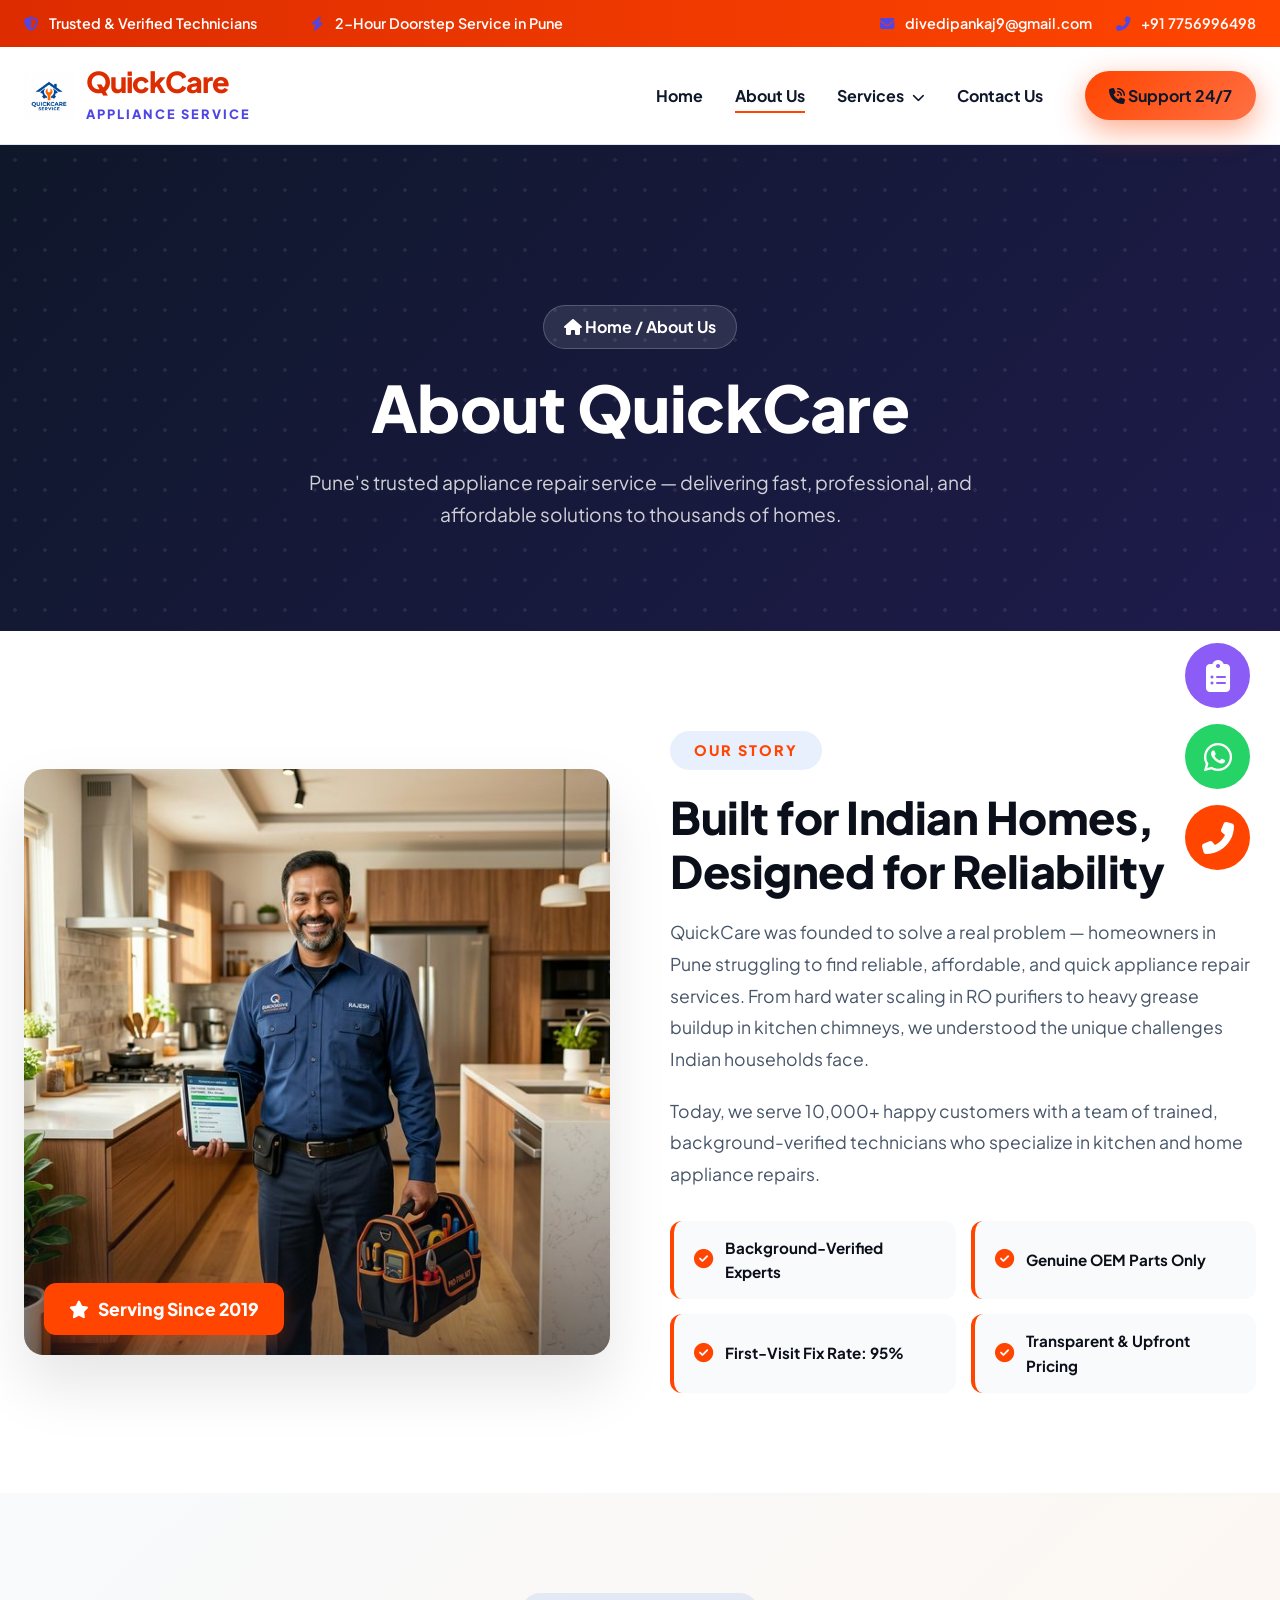
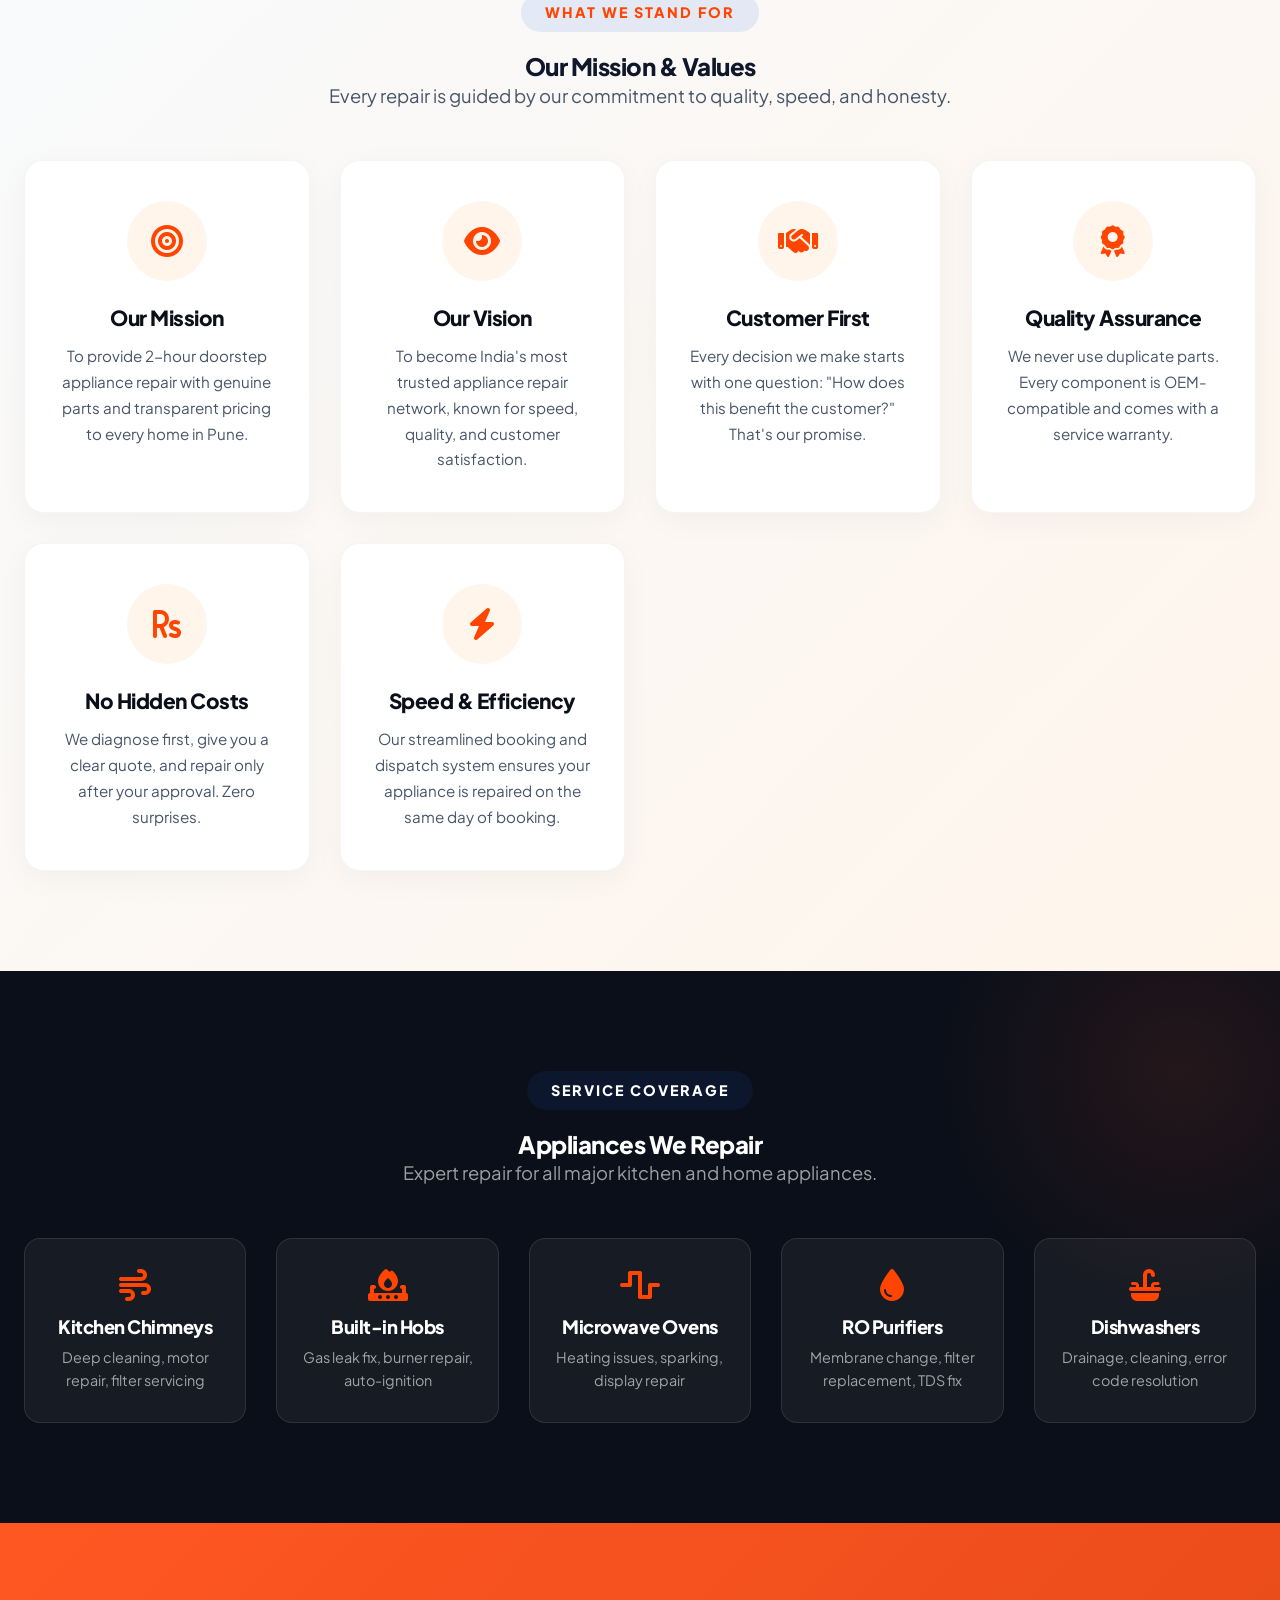
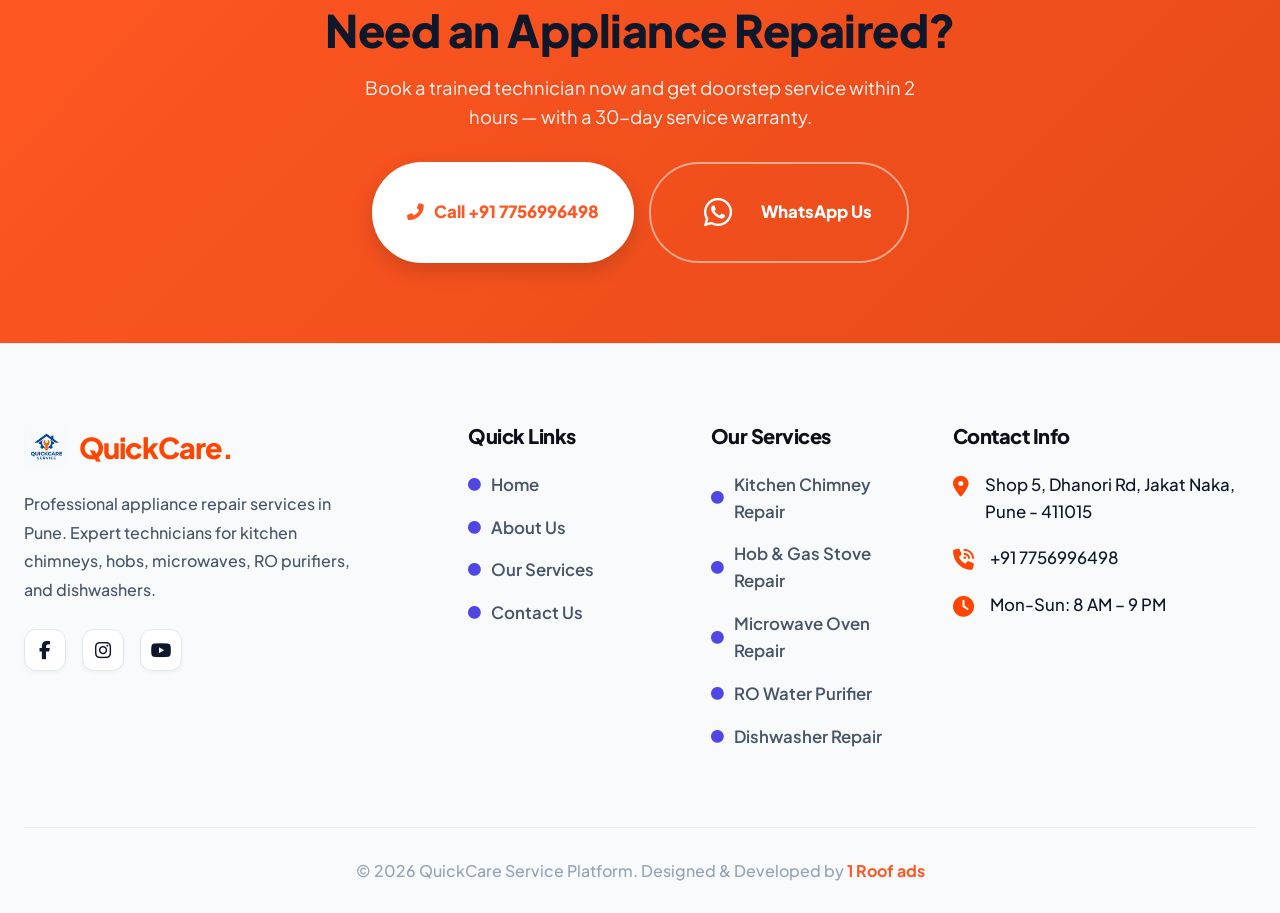
==== commit c1258a1b: "phone updated" ====
--- a/about.html
+++ b/about.html
@@ -81,7 +81,7 @@
             </div>
             <div class="top-bar-right">
                 <a href="mailto:divedipankaj9@gmail.com"><i class="fas fa-envelope"></i> divedipankaj9@gmail.com</a>
-                <a href="tel:18001038824" style="color: #FFF;"><i class="fas fa-phone-alt"></i> 1800 103 8824</a>
+                <a href="tel:+917756996498" style="color: #FFF;"><i class="fas fa-phone-alt"></i> +91 7756996498</a>
             </div>
         </div>
     </div>
@@ -110,7 +110,7 @@
                     </div>
                 </div>
                 <a href="contact.html">Contact Us</a>
-                <a href="tel:18001038824" class="btn btn-primary" style="margin-left: 10px; padding: 12px 24px;">
+                <a href="tel:+917756996498" class="btn btn-primary" style="margin-left: 10px; padding: 12px 24px;">
                     <i class="fas fa-phone-volume"></i> Support 24/7
                 </a>
             </nav>
@@ -251,7 +251,7 @@
             <h2>Need an Appliance Repaired?</h2>
             <p>Book a trained technician now and get doorstep service within 2 hours — with a 30-day service warranty.</p>
             <div class="cta-btns">
-                <a href="tel:18001038824" class="cta-btn-white"><i class="fas fa-phone-alt"></i> Call 1800-103-8824</a>
+                <a href="tel:+917756996498" class="cta-btn-white"><i class="fas fa-phone-alt"></i> Call +91 7756996498</a>
                 <a href="https://wa.me/917756996498?text=Hi%2C%20I%20need%20appliance%20repair%20service%20in%20Pune.%20Please%20share%20details." target="_blank" class="cta-btn-outline"><i class="fab fa-whatsapp"></i> WhatsApp Us</a>
             </div>
         </div>
@@ -261,7 +261,7 @@
     <div class="fab-container">
         <a href="index.html" class="fab fab-query" style="background:#8B5CF6;" title="Book a Technician"><i class="fas fa-clipboard-list"></i></a>
         <a href="https://wa.me/917756996498" target="_blank" class="fab fab-wa"><i class="fab fa-whatsapp"></i></a>
-        <a href="tel:18001038824" class="fab fab-call"><i class="fas fa-phone-alt"></i></a>
+        <a href="tel:+917756996498" class="fab fab-call"><i class="fas fa-phone-alt"></i></a>
     </div>
 
     <!-- Footer -->
@@ -303,7 +303,7 @@
                     <h4 class="footer-title">Contact Info</h4>
                     <ul class="footer-contact">
                         <li><i class="fas fa-map-marker-alt"></i> <span>Shop 5, Dhanori Rd, Jakat Naka, Pune - 411015</span></li>
-                        <li><i class="fas fa-phone-volume"></i> <span>1800-103-8824</span></li>
+                        <li><i class="fas fa-phone-volume"></i> <span>+91 7756996498</span></li>
                         <li><i class="fas fa-clock"></i> <span>Mon-Sun: 8 AM – 9 PM</span></li>
                     </ul>
                 </div>
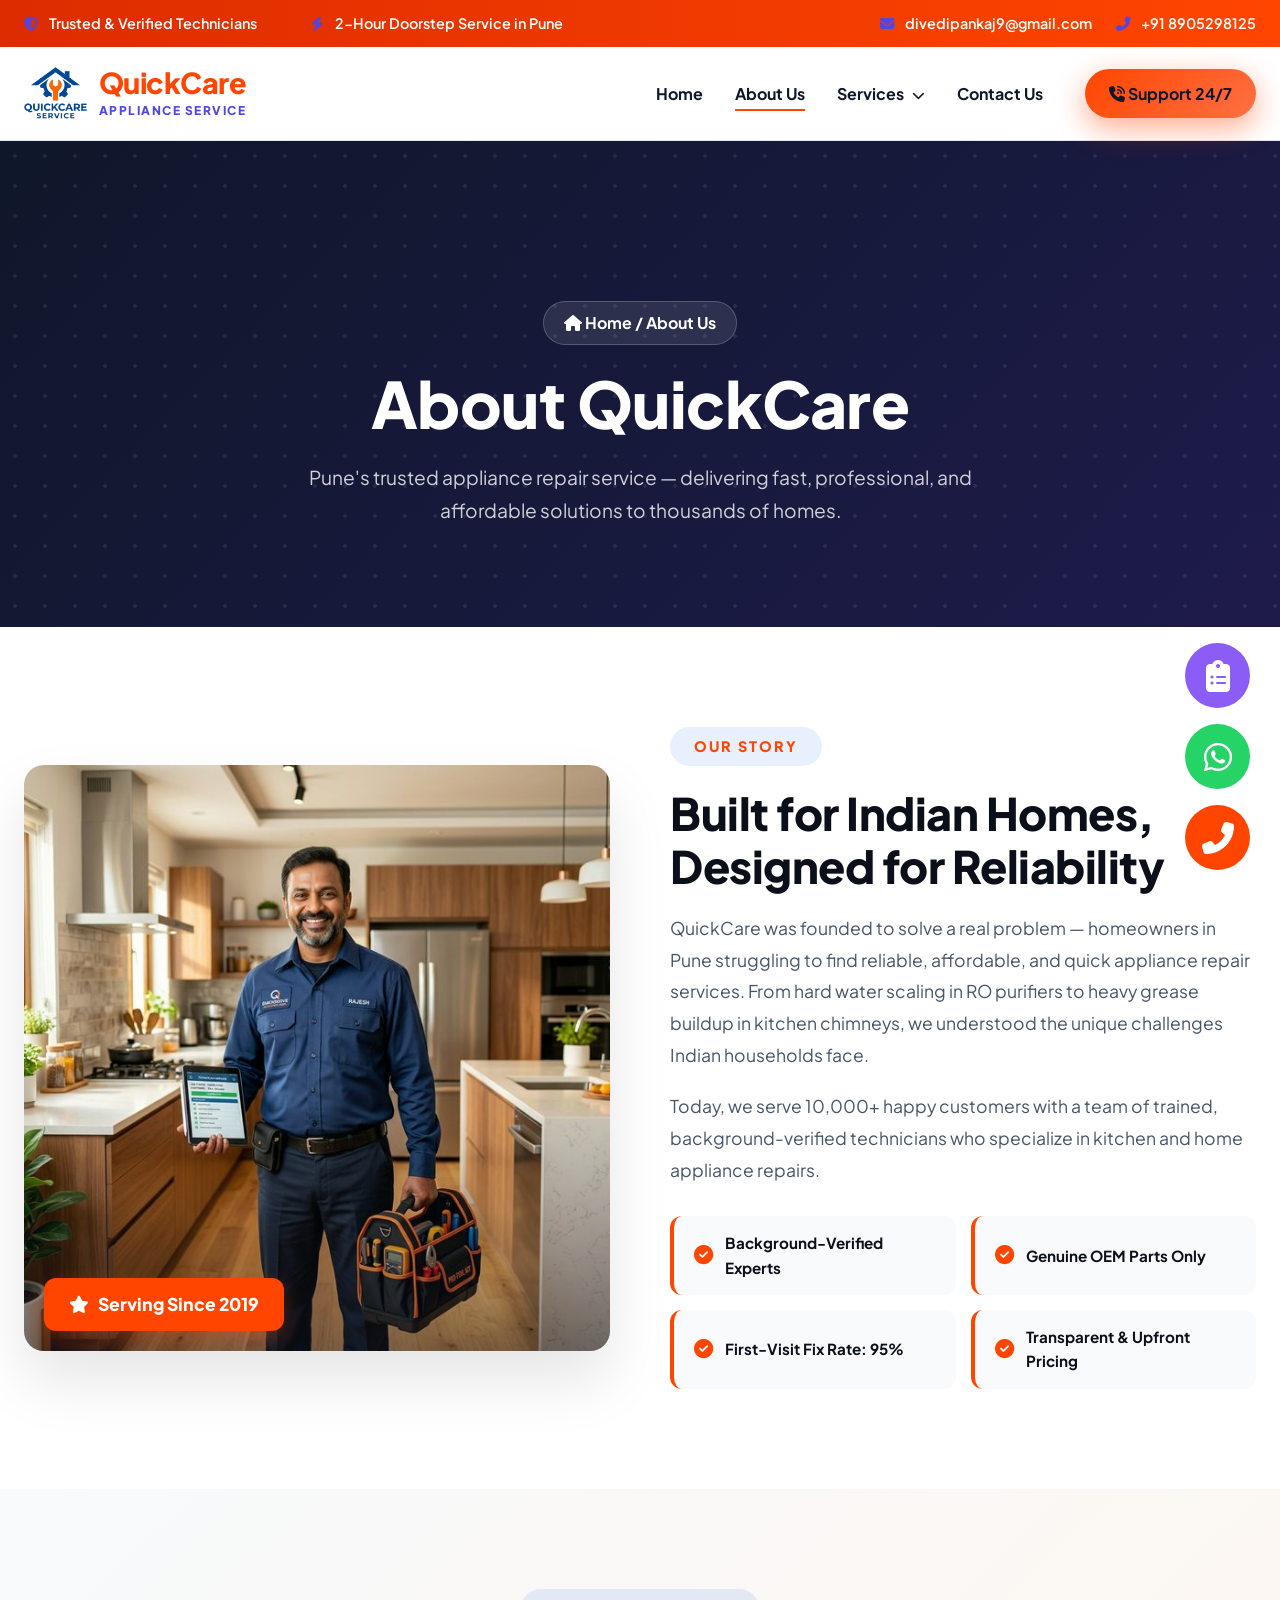
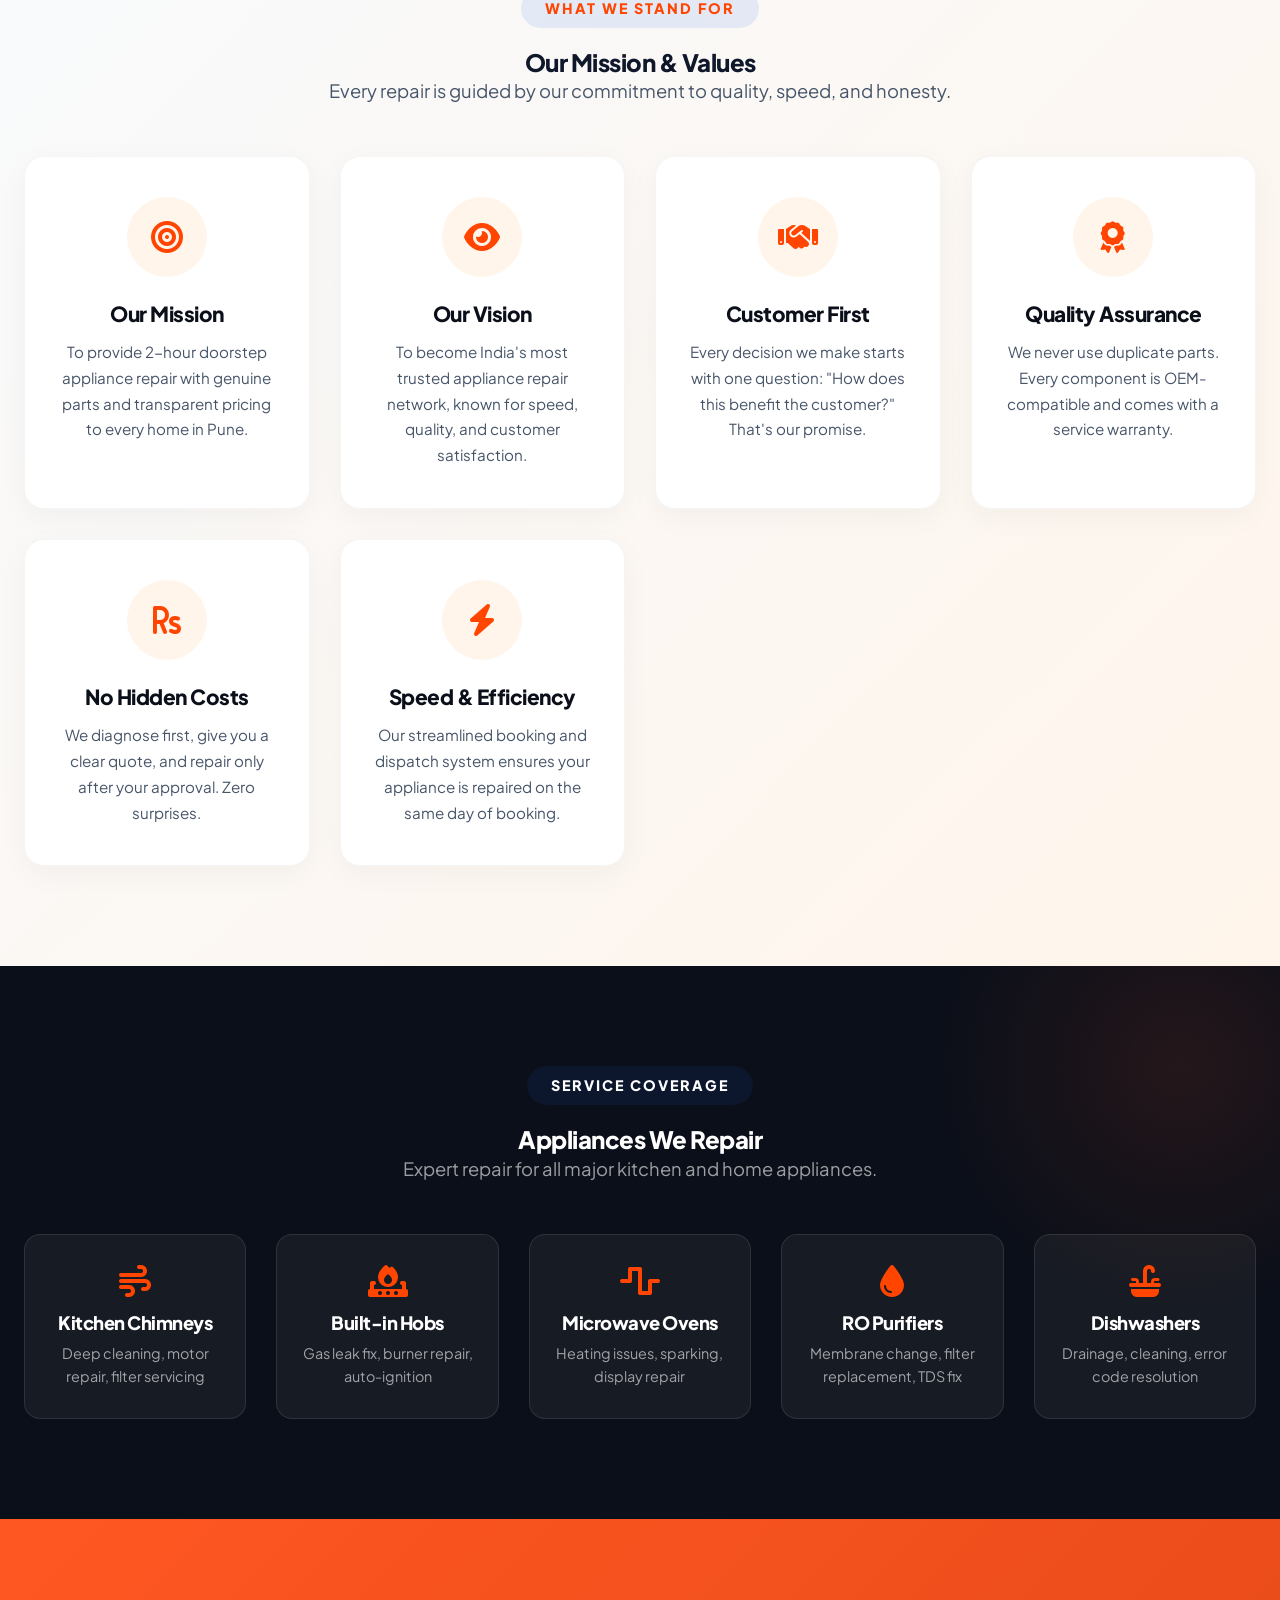
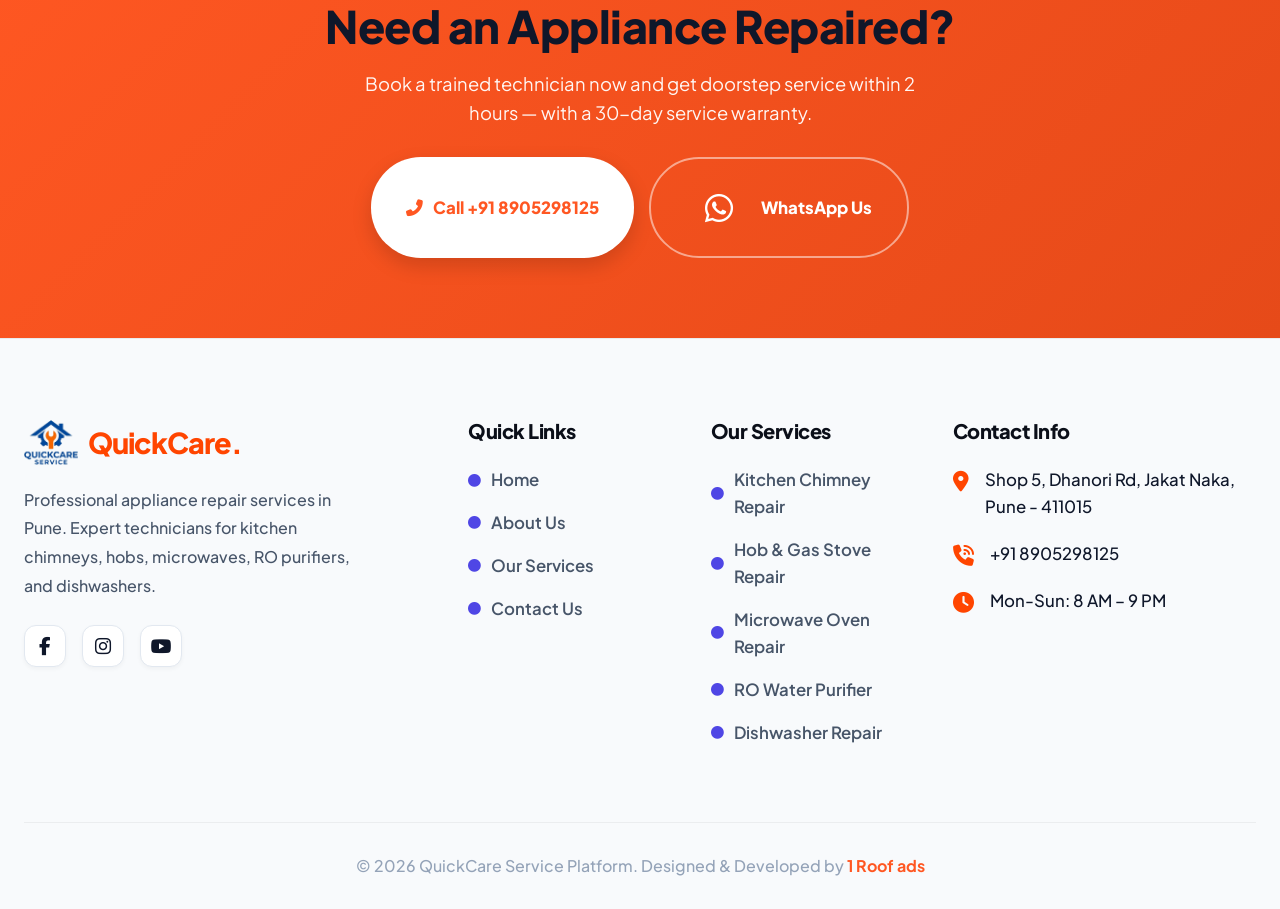
==== commit 9a02a85c: "new changes updated" ====
--- a/about.html
+++ b/about.html
@@ -69,6 +69,7 @@
     </style>
     <meta name="keywords" content="kitchen appliance repair Pune, appliance repair service Pune, chimney repair Pune, gas stove repair Pune, microwave repair Pune, oven repair Pune, cooktop repair Pune, hob repair service Pune, dishwasher repair Pune, water purifier repair Pune, cooking range repair Pune, kitchen chimney service Pune, built-in hob repair Pune, gas stove service near me, microwave oven repair Pune, RO water purifier service Pune, dishwasher technician Pune, cooking range service Pune, cooktop burner repair Pune, electric oven repair Pune, kitchen appliance maintenance Pune, appliance repair near me Pune, chimney repair near me, microwave repair near me Pune, gas stove repair near me, best appliance repair service in Pune, home appliance repair Pune Maharashtra, same day appliance repair Pune, emergency appliance repair Pune, affordable kitchen appliance repair in Pune, expert chimney repair technician Pune, same day microwave repair service Pune, gas stove burner repair service Pune, best RO water purifier repair in Pune, built-in hob installation and repair Pune, dishwasher repair service at home Pune, kitchen appliance repair doorstep service Pune, book appliance repair online Pune, appliance repair at home Pune, certified appliance technician Pune, low cost appliance repair Pune, fast appliance repair service Pune">
     <meta name="robots" content="index, follow">
+    <link rel="icon" type="image/png" href="assets/logo_new_1774159155609.png">
 </head>
 <body class="bg-light">
 
@@ -81,7 +82,7 @@
             </div>
             <div class="top-bar-right">
                 <a href="mailto:divedipankaj9@gmail.com"><i class="fas fa-envelope"></i> divedipankaj9@gmail.com</a>
-                <a href="tel:+917756996498" style="color: #FFF;"><i class="fas fa-phone-alt"></i> +91 7756996498</a>
+                <a href="tel:+918905298125" style="color: #FFF;"><i class="fas fa-phone-alt"></i> +91 8905298125</a>
             </div>
         </div>
     </div>
@@ -110,7 +111,7 @@
                     </div>
                 </div>
                 <a href="contact.html">Contact Us</a>
-                <a href="tel:+917756996498" class="btn btn-primary" style="margin-left: 10px; padding: 12px 24px;">
+                <a href="tel:+918905298125" class="btn btn-primary" style="margin-left: 10px; padding: 12px 24px;">
                     <i class="fas fa-phone-volume"></i> Support 24/7
                 </a>
             </nav>
@@ -251,8 +252,8 @@
             <h2>Need an Appliance Repaired?</h2>
             <p>Book a trained technician now and get doorstep service within 2 hours — with a 30-day service warranty.</p>
             <div class="cta-btns">
-                <a href="tel:+917756996498" class="cta-btn-white"><i class="fas fa-phone-alt"></i> Call +91 7756996498</a>
-                <a href="https://wa.me/917756996498?text=Hi%2C%20I%20need%20appliance%20repair%20service%20in%20Pune.%20Please%20share%20details." target="_blank" class="cta-btn-outline"><i class="fab fa-whatsapp"></i> WhatsApp Us</a>
+                <a href="tel:+918905298125" class="cta-btn-white"><i class="fas fa-phone-alt"></i> Call +91 8905298125</a>
+                <a href="https://wa.me/918905298125?text=Hi%2C%20I%20need%20appliance%20repair%20service%20in%20Pune.%20Please%20share%20details." target="_blank" class="cta-btn-outline"><i class="fab fa-whatsapp"></i> WhatsApp Us</a>
             </div>
         </div>
     </section>
@@ -260,8 +261,8 @@
     <!-- Floating Action Buttons -->
     <div class="fab-container">
         <a href="index.html" class="fab fab-query" style="background:#8B5CF6;" title="Book a Technician"><i class="fas fa-clipboard-list"></i></a>
-        <a href="https://wa.me/917756996498" target="_blank" class="fab fab-wa"><i class="fab fa-whatsapp"></i></a>
-        <a href="tel:+917756996498" class="fab fab-call"><i class="fas fa-phone-alt"></i></a>
+        <a href="https://wa.me/918905298125" target="_blank" class="fab fab-wa"><i class="fab fa-whatsapp"></i></a>
+        <a href="tel:+918905298125" class="fab fab-call"><i class="fas fa-phone-alt"></i></a>
     </div>
 
     <!-- Footer -->
@@ -303,7 +304,7 @@
                     <h4 class="footer-title">Contact Info</h4>
                     <ul class="footer-contact">
                         <li><i class="fas fa-map-marker-alt"></i> <span>Shop 5, Dhanori Rd, Jakat Naka, Pune - 411015</span></li>
-                        <li><i class="fas fa-phone-volume"></i> <span>+91 7756996498</span></li>
+                        <li><i class="fas fa-phone-volume"></i> <span>+91 8905298125</span></li>
                         <li><i class="fas fa-clock"></i> <span>Mon-Sun: 8 AM – 9 PM</span></li>
                     </ul>
                 </div>
--- a/style.css
+++ b/style.css
@@ -76,10 +76,12 @@
 .main-header.sticky { position: fixed; top: 0; padding: 15px 0; box-shadow: var(--shadow-lg); animation: slideDown 0.5s ease; }
 @keyframes slideDown { from { transform: translateY(-100%); } to { transform: translateY(0); } }
 .header-wrapper { display: flex; justify-content: space-between; align-items: center; }
-.logo { display: flex; align-items: center; gap: 12px; }
-.logo img { height: 50px; mix-blend-mode: multiply; }
-.logo-title { font-size: 1.8rem; font-weight: 800; color: var(--primary-dark); letter-spacing: -1px; line-height: 1; }
-.logo-sub { font-size: 0.8rem; color: var(--secondary); font-weight: 800; text-transform: uppercase; letter-spacing: 2px; margin-top: 4px; display: block; }
+.logo { display: flex; align-items: center; gap: 12px; text-decoration: none; }
+.logo img { height: 52px; width: auto; object-fit: contain; mix-blend-mode: multiply; transition: var(--transition); }
+.logo:hover img { transform: scale(1.05); }
+.logo-text { display: flex; flex-direction: column; justify-content: center; }
+.logo-title { font-size: 1.8rem; font-weight: 800; color: var(--primary); letter-spacing: -0.5px; line-height: 1.1; }
+.logo-sub { font-size: 0.75rem; color: var(--secondary); font-weight: 800; text-transform: uppercase; letter-spacing: 1.5px; margin-top: 2px; display: block; }
 .nav-menu { display: flex; align-items: center; gap: 32px; }
 .nav-menu a { font-weight: 700; color: var(--text-dark); font-size: 1rem; position: relative; display: inline-block; }
 .nav-menu > a::after { content: ''; position: absolute; bottom: -5px; left: 0; width: 0%; height: 2px; background: var(--primary); transition: var(--transition); }
@@ -280,7 +282,9 @@
     .top-bar-left { display: none; }
     .top-bar { padding: 10px 0; text-align: center; }
     .top-bar .container { justify-content: center; }
-    .logo-title { font-size: 1.5rem; }
+    .logo img { height: 42px; }
+    .logo-title { font-size: 1.4rem; }
+    .logo-sub { font-size: 0.65rem; letter-spacing: 1px; margin-top: 1px; }
     
     .mobile-btn { display: block; z-index: 1001; }
     .nav-menu { position: fixed; top: 0; left: -100%; width: 85%; max-width: 350px; height: 100vh; background: #FFF; box-shadow: var(--shadow-xl); flex-direction: column; align-items: flex-start; padding: 100px 30px 40px; gap: 20px; transition: 0.4s cubic-bezier(0.16, 1, 0.3, 1); z-index: 1000; overflow-y: auto; display: flex; }
@@ -319,6 +323,9 @@
     .trust-grid-6 { grid-template-columns: 1fr; }
     .visual-card .v-content h3 { font-size: 1.3rem; }
     .hero-content h1 { font-size: 2.2rem; }
+    .logo img { height: 35px; }
+    .logo-title { font-size: 1.15rem; }
+    .logo-sub { font-size: 0.58rem; letter-spacing: 0.5px; margin-top: 1px; }
 }
 
 @media (max-width: 1024px) {
